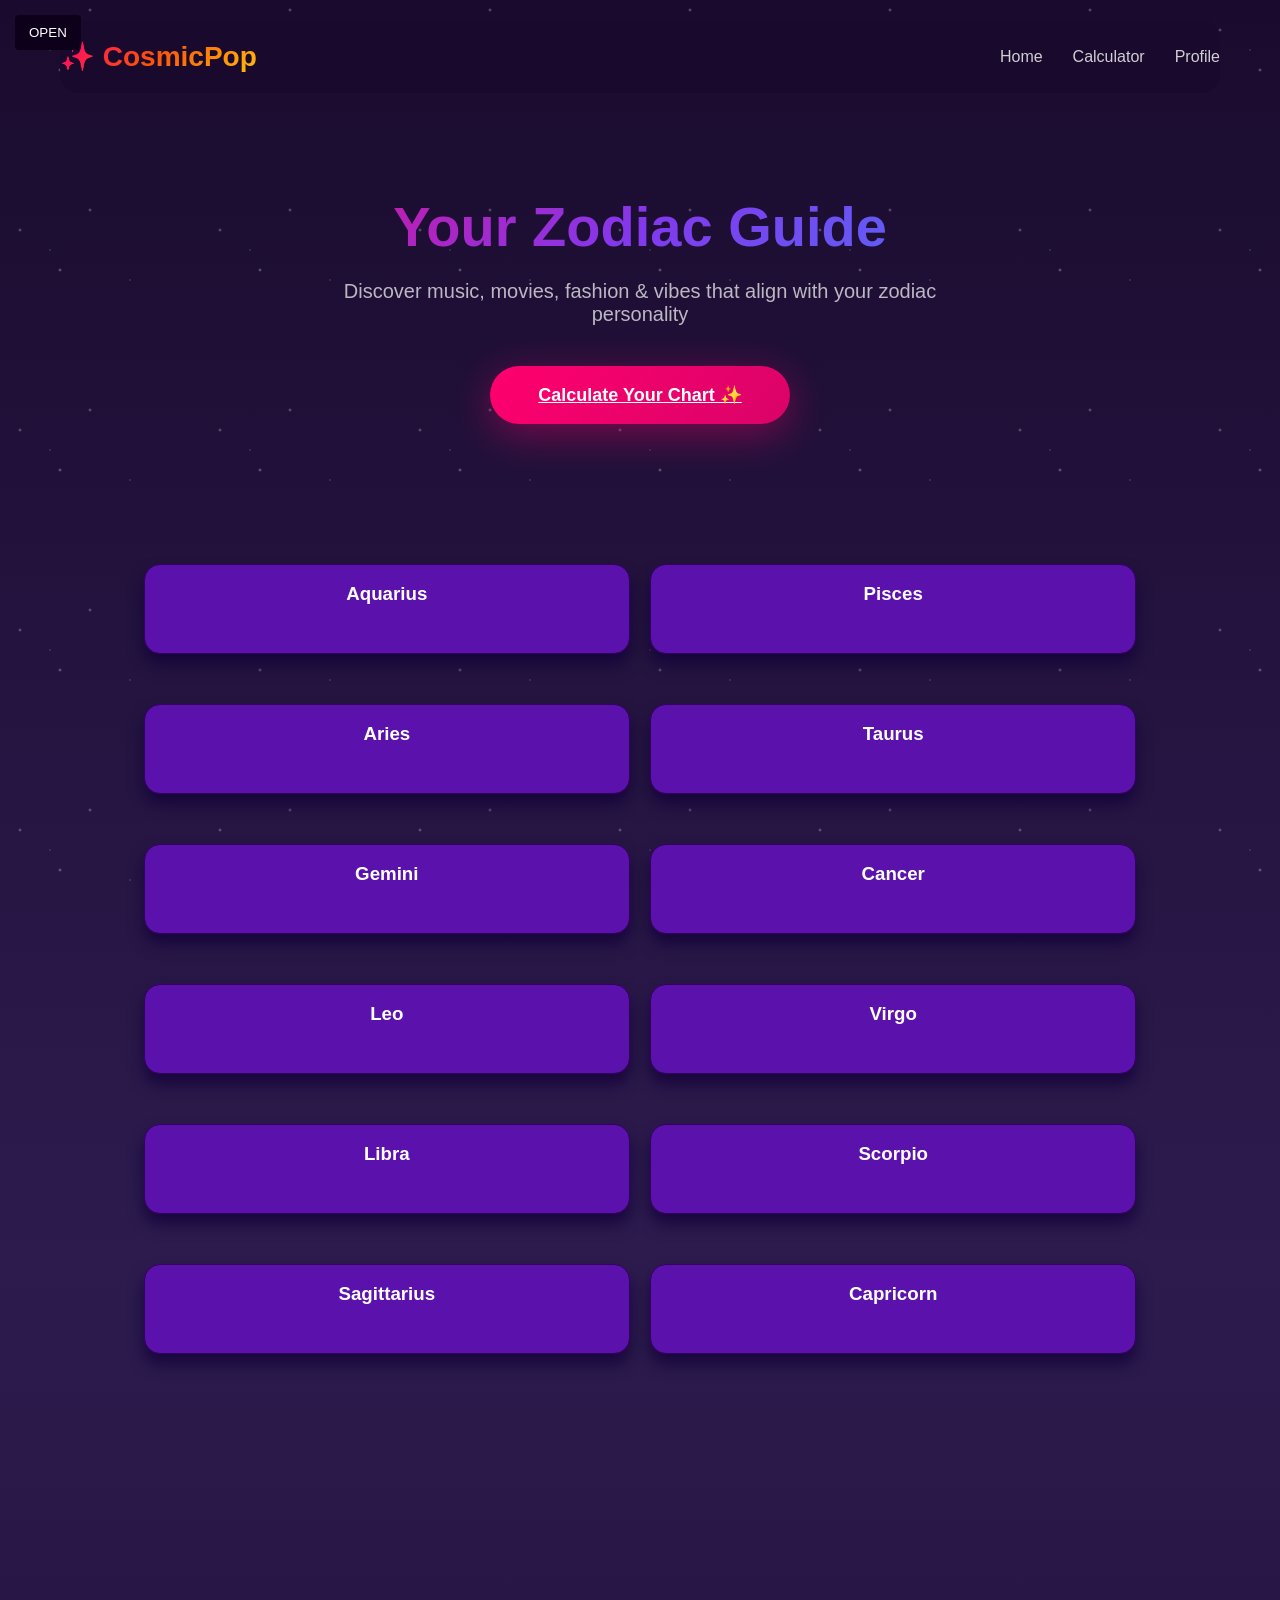
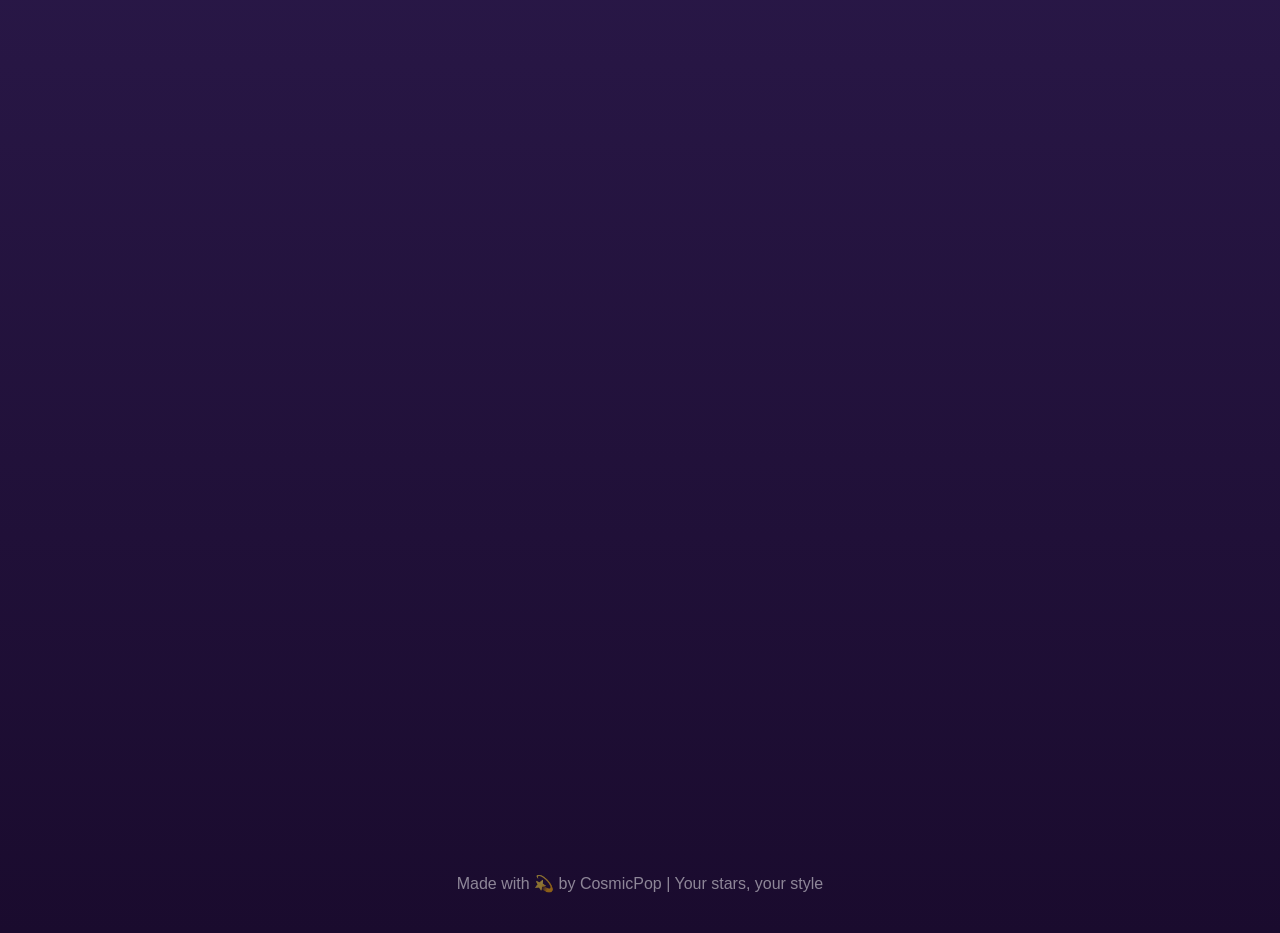
==== Project teams/index.html @ 4e308833 "Deleted AI files I deleted Calendar Learn Calculator" ====
<!DOCTYPE html>
<html lang="en">
<head>
    <meta charset="UTF-8">
    <meta name="viewport" content="width=device-width, initial-scale=1.0">
    <title>CosmicPop - Your Zodiac Pop Culture Guide</title>
    <link rel="stylesheet" href="styles.css">
    <link rel="stylesheet" href="sidebar.css">
</head>
<body>
    <div class="container">
        <!-- Navigation -->
        <nav>
            <div class="logo">✨ CosmicPop</div>
            <ul class="nav-links">
                <li><a href="index.html">Home</a></li>
                <li><a href="calculator2.html">Calculator</a></li>
                <li><a href="profile.html">Profile</a></li>
            </ul>
        </nav>

        <!-- Hero Section -->
        <section class="hero">
            <h1>Your Zodiac Guide</h1>
            <p>Discover music, movies, fashion & vibes that align with your zodiac personality</p>
            <a href="calculator.html" class="btn-primary">Calculate Your Chart ✨</a>
        </section>
    </div>

    <div class="sidebar">
        <a href="index.html">Home</a>
        <a href="calculator2.html">Calculator</a>
        <a href="profile.html">Profile</a>
    </div>

    <button id="togglebutton" type="button" class="openbutton">OPEN</button>
    
    <div class="flex-container-index">
        <div class="flex-item">
            <h3>Aquarius</h3><br>
            <p class="popup-text"> 
                Very interesting description for wtv an Aquarius is

            </p>
        </div>
        <div class="flex-item">
            <h3>Pisces</h3> <br>
            <p class="popup-text"> THIS IS ADDITIONAL TEXT</p>
        </div>
        <div class="flex-item">
            <h3>Aries</h3> <br>
            <p class="popup-text"> THIS IS ADDITIONAL TEXT</p>
        </div>
        <div class="flex-item">
            <h3>Taurus</h3> <br>
            <p class="popup-text"> THIS IS ADDITIONAL TEXT</p>
        </div>
        <div class="flex-item">
            <h3>Gemini</h3> <br>
            <p class="popup-text"> THIS IS ADDITIONAL TEXT</p>
        </div>
        <div class="flex-item">
            <h3>Cancer</h3> <br>
            <p class="popup-text"> THIS IS ADDITIONAL TEXT</p>
        </div>
        <div class="flex-item">
            <h3>Leo</h3> <br>
            <p class="popup-text"> An Nghi is a Leo</p>
        </div>
        <div class="flex-item">
            <h3>Virgo</h3> <br>
            <p class="popup-text"> THIS IS ADDITIONAL TEXT</p>
        </div>
        <div class="flex-item">
            <h3>Libra</h3> <br>
            <p class="popup-text"> THIS IS ADDITIONAL TEXT</p>
        </div>
        <div class="flex-item">
            <h3>Scorpio</h3> <br>
            <p class="popup-text"> THIS IS ADDITIONAL TEXT</p>
        </div>
        <div class="flex-item">
            <h3>Sagittarius</h3> <br>
            <p class="popup-text"> THIS IS ADDITIONAL TEXT</p>
        </div>
        <div class="flex-item">
            <h3>Capricorn</h3> <br>
            <p class="popup-text"> THIS IS ADDITIONAL TEXT</p>
        </div>
    </div>


    <div class="content">
    </div>

    <footer>
        <p>Made with 💫 by CosmicPop | Your stars, your style</p>
    </footer>
<script src="javascript.js"></script>
</body>
</html>
---- Project teams/styles.css ----
/* CosmicPop Stylesheet */
* {
    margin: 0;
    padding: 0;
    box-sizing: border-box;
}

html {
    scroll-behavior: smooth;
}

body {
    font-family: -apple-system, BlinkMacSystemFont, 'Segoe UI', 'Roboto', sans-serif;
    background: linear-gradient(180deg, #1a0b2e 0%, #2d1b4e 50%, #1a0b2e 100%);
    color: #ffffff;
    min-height: 100vh;
    overflow-x: hidden;
}

/* Animated background stars */
body::before {
    content: '';
    position: fixed;
    width: 100%;
    height: 100%;
    background-image: 
        radial-gradient(2px 2px at 20px 30px, #eee, transparent),
        radial-gradient(2px 2px at 60px 70px, #fff, transparent),
        radial-gradient(1px 1px at 50px 50px, #ddd, transparent),
        radial-gradient(1px 1px at 130px 80px, #fff, transparent),
        radial-gradient(2px 2px at 90px 10px, #eee, transparent);
    background-repeat: repeat;
    background-size: 200px 200px;
    opacity: 0.4;
    animation: stars 20s linear infinite;
    z-index: 0;
}

@keyframes stars {
    from { transform: translateY(0); }
    to { transform: translateY(-200px); }
}

/* ----------------------------------An Nghi Modifications-------------------------------------*/

/* Container */
.container {
    position: relative;
    z-index: 1;
    max-width: 1200px;
    margin: 0 auto;
    padding: 20px;
}

/* Header/Nav */
nav {
    display: flex;
    justify-content: space-between;
    align-items: center;
    padding: 20px 0;
    margin-bottom: 40px;
    position: sticky;
    top: 0;
    background: rgba(26, 11, 46, 0.9);
    backdrop-filter: blur(10px);
    z-index: 100;
    border-radius: 20px;
}

/* Page Content */
div.content {
    margin-left: 200px;
    padding: 1px 16px;
    height: 1000px;
}

/* FLEX BOX INDEX PAGE*/
.flex-container-index {
  display: flex; 
  flex-wrap: wrap; 
  row-gap: 50px;
  column-gap: 20px;
  justify-content: center;
}

.flex-item {
  flex: 0 0 38%; 
  box-sizing: border-box;
  padding: 18px;
  min-height: 90px;
  overflow: hidden;
  position: relative;

  background-color: #5b12ad;
  text-align: center;
  border: 1px solid #350060;
  border-radius: 16px;
  box-shadow: 0 10px 15px rgba(19, 1, 58, 0.8);

  will-change: flex-basis, padding, min-height, box-shadow;

  transition: 
    flex-basis 0.4s ease-in-out, 
    padding 0.4s ease-in-out,
    min-height 0.4s ease-in-out,
    box-shadow 0.4s ease-in-out;
}

.flex-item:hover{
    flex-basis: 44%;
    padding: 40px;
    min-height: 180px;
    z-index: 5;

    box-shadow: 2px 18px 35px rgba(130, 50, 205, 0.55);
}

.flex-item h3{
    transition: transform 1s ease-in-out;
}

.flex-item:hover h3{
    transform: scale(1.2);
}

.popup-text{
    opacity: 0;
    transform: translateY(10px);

    max-height: 0;
    overflow: hidden;

    transition: 
        opacity 0.3s ease, 
        transform 0.3s ease, 
        max-height 0.3s ease;
}

.flex-item:hover .popup-text{
    opacity: 1;
    max-height: 500px;

    transform: translateY(0);
    transition-delay: 0.15s;
}

.popup-image{
    opacity: 0;
    transform: translateY(10px);
    align-items: center;

    max-height: 0;
    overflow: hidden;

    transition: 
        opacity 0.3s ease, 
        transform 2s ease, 
        max-height 0.5s ease;
}

.flex-item:hover .popup-image{
    opacity: 1;
    max-height: 500px;
    align-items: center;

    transform: translateY(0);
    transition-delay: 0.3s;
}


/*----------------------------End An Nghi Modifications--------------------------------------*/

.logo {
    font-size: 28px;
    font-weight: 700;
    background: linear-gradient(135deg, #ff006e, #fb5607, #ffbe0b);
    -webkit-background-clip: text;
    -webkit-text-fill-color: transparent;
    background-clip: text;
}

.nav-links {
    display: flex;
    gap: 30px;
    list-style: none;
}

.nav-links a {
    color: rgba(255, 255, 255, 0.8);
    text-decoration: none;
    font-weight: 500;
    transition: all 0.3s;
}

.nav-links a:hover {
    color: #ff006e;
}

/* Hero Section */
.hero {
    text-align: center;
    padding: 60px 20px;
    margin-bottom: 60px;
}

.hero h1 {
    font-size: 56px;
    font-weight: 800;
    margin-bottom: 20px;
    background: linear-gradient(135deg, #ff006e, #8338ec, #3a86ff);
    -webkit-background-clip: text;
    -webkit-text-fill-color: transparent;
    background-clip: text;
    line-height: 1.2;
}

.hero p {
    font-size: 20px;
    color: rgba(255, 255, 255, 0.7);
    margin-bottom: 40px;
    max-width: 600px;
    margin-left: auto;
    margin-right: auto;
}

/* Buttons */
.btn-primary {
    background: linear-gradient(135deg, #ff006e, #d90368);
    color: white;
    border: none;
    padding: 18px 48px;
    font-size: 18px;
    font-weight: 600;
    border-radius: 50px;
    cursor: pointer;
    box-shadow: 0 10px 40px rgba(255, 0, 110, 0.4);
    transition: all 0.3s;
    display: inline-block;
}

.btn-primary:hover {
    transform: translateY(-3px);
    box-shadow: 0 15px 50px rgba(255, 0, 110, 0.6);
}

/* Section styling */
.section {
    background: rgba(255, 255, 255, 0.05);
    backdrop-filter: blur(10px);
    border-radius: 30px;
    padding: 50px;
    margin-bottom: 60px;
    border: 1px solid rgba(255, 255, 255, 0.1);
    box-shadow: 0 20px 60px rgba(0, 0, 0, 0.3);
}

.section h2 {
    text-align: center;
    font-size: 36px;
    margin-bottom: 40px;
    color: #ff006e;
}

/* Calculator Section */
.form-grid {
    display: grid;
    grid-template-columns: repeat(auto-fit, minmax(250px, 1fr));
    gap: 30px;
    margin-bottom: 40px;
}

.form-group {
    display: flex;
    flex-direction: column;
}

.form-group label {
    font-size: 14px;
    font-weight: 600;
    margin-bottom: 10px;
    color: rgba(255, 255, 255, 0.8);
    text-transform: uppercase;
    letter-spacing: 1px;
}

.form-group input {
    background: rgba(255, 255, 255, 0.1);
    border: 2px solid rgba(255, 255, 255, 0.2);
    border-radius: 15px;
    padding: 15px;
    color: white;
    font-size: 16px;
    transition: all 0.3s;
}

.form-group input:focus {
    outline: none;
    border-color: #ff006e;
    background: rgba(255, 255, 255, 0.15);
    box-shadow: 0 0 20px rgba(255, 0, 110, 0.3);
}

.btn-calculate {
    display: block;
    width: 100%;
    max-width: 400px;
    margin: 0 auto;
}

/* Results Section */
.results-section {
    display: none;
    margin-top: 60px;
}

.results-section.active {
    display: block;
}

.chart-wheel {
    position: relative;
    width: 300px;
    height: 300px;
    margin: 0 auto 60px;
    border-radius: 50%;
    background: linear-gradient(135deg, rgba(255, 0, 110, 0.2), rgba(131, 56, 236, 0.2));
    border: 3px solid #ff006e;
    box-shadow: 0 0 60px rgba(255, 0, 110, 0.4), inset 0 0 40px rgba(255, 0, 110, 0.2);
    display: flex;
    align-items: center;
    justify-content: center;
    animation: glow 3s ease-in-out infinite;
}

@keyframes glow {
    0%, 100% { box-shadow: 0 0 60px rgba(255, 0, 110, 0.4), inset 0 0 40px rgba(255, 0, 110, 0.2); }
    50% { box-shadow: 0 0 80px rgba(255, 0, 110, 0.6), inset 0 0 60px rgba(255, 0, 110, 0.3); }
}

.chart-center {
    text-align: center;
}

.chart-center h3 {
    font-size: 24px;
    color: #ff006e;
    margin-bottom: 10px;
}

.signs-grid {
    display: grid;
    grid-template-columns: repeat(auto-fit, minmax(250px, 1fr));
    gap: 25px;
    margin-bottom: 50px;
}

.sign-card {
    background: rgba(255, 255, 255, 0.05);
    backdrop-filter: blur(10px);
    border-radius: 20px;
    padding: 30px;
    border: 1px solid rgba(255, 255, 255, 0.1);
    transition: all 0.3s;
    text-align: center;
}

.sign-card:hover {
    transform: translateY(-5px);
    border-color: #ff006e;
    box-shadow: 0 10px 40px rgba(255, 0, 110, 0.3);
}

.sign-icon {
    font-size: 48px;
    margin-bottom: 15px;
}

.sign-card h3 {
    font-size: 16px;
    color: rgba(255, 255, 255, 0.6);
    text-transform: uppercase;
    letter-spacing: 2px;
    margin-bottom: 10px;
}

.sign-card .sign-name {
    font-size: 28px;
    font-weight: 700;
    color: #ff006e;
    margin-bottom: 10px;
}

.sign-card .sign-date {
    font-size: 14px;
    color: rgba(255, 255, 255, 0.5);
}

/* Recommendations Section */
.recommendations-section {
    margin-top: 60px;
}

.recommendations-section h2 {
    text-align: center;
    font-size: 36px;
    margin-bottom: 20px;
    color: #ff006e;
}

.recommendations-section > p {
    text-align: center;
    color: rgba(255, 255, 255, 0.7);
    margin-bottom: 40px;
}

.category-tabs {
    display: flex;
    justify-content: center;
    gap: 15px;
    flex-wrap: wrap;
    margin-bottom: 40px;
}

.tab-btn {
    background: rgba(255, 255, 255, 0.1);
    border: 2px solid rgba(255, 255, 255, 0.2);
    color: white;
    padding: 12px 30px;
    border-radius: 50px;
    cursor: pointer;
    font-weight: 600;
    transition: all 0.3s;
}

.tab-btn.active,
.tab-btn:hover {
    background: linear-gradient(135deg, #ff006e, #d90368);
    border-color: #ff006e;
    box-shadow: 0 5px 20px rgba(255, 0, 110, 0.4);
}

.recommendations-grid {
    display: grid;
    grid-template-columns: repeat(auto-fit, minmax(280px, 1fr));
    gap: 25px;
}

.rec-card {
    background: rgba(255, 255, 255, 0.05);
    backdrop-filter: blur(10px);
    border-radius: 20px;
    padding: 25px;
    border: 1px solid rgba(255, 255, 255, 0.1);
    transition: all 0.3s;
}

.rec-card:hover {
    transform: translateY(-5px);
    border-color: #ff006e;
    box-shadow: 0 10px 40px rgba(255, 0, 110, 0.3);
}

.rec-icon {
    font-size: 40px;
    margin-bottom: 15px;
}

.rec-card h4 {
    font-size: 20px;
    margin-bottom: 10px;
    color: #ff006e;
}

.rec-card p {
    color: rgba(255, 255, 255, 0.7);
    line-height: 1.6;
    margin-bottom: 15px;
}

.rec-list {
    list-style: none;
    padding: 0;
}

.rec-list li {
    padding: 8px 0;
    color: rgba(255, 255, 255, 0.8);
    border-bottom: 1px solid rgba(255, 255, 255, 0.1);
}

.rec-list li:last-child {
    border-bottom: none;
}

/* Astrology 101 styles */
.placements-grid {
    display: grid;
    grid-template-columns: repeat(auto-fit, minmax(250px, 1fr));
    gap: 25px;
    margin-bottom: 40px;
}

.placement-card {
    background: rgba(255, 255, 255, 0.05);
    border: 1px solid rgba(255, 255, 255, 0.1);
    border-radius: 20px;
    padding: 30px;
    transition: all 0.3s;
    text-align: center;
}

.placement-card:hover {
    transform: translateY(-5px);
    border-color: #ff006e;
    box-shadow: 0 10px 40px rgba(255, 0, 110, 0.3);
}

.placement-icon {
    font-size: 48px;
    margin-bottom: 15px;
}

.placement-card h3 {
    font-size: 24px;
    color: #ff006e;
    margin-bottom: 15px;
}

.placement-card p {
    color: rgba(255, 255, 255, 0.8);
    line-height: 1.6;
    margin-bottom: 15px;
}

.placement-tag {
    display: inline-block;
    background: rgba(255, 0, 110, 0.2);
    padding: 5px 15px;
    border-radius: 20px;
    font-size: 12px;
    color: #ff006e;
    font-weight: 600;
    text-transform: uppercase;
}

.zodiac-grid {
    display: grid;
    grid-template-columns: repeat(auto-fit, minmax(280px, 1fr));
    gap: 25px;
}

.zodiac-card {
    background: rgba(255, 255, 255, 0.05);
    border: 1px solid rgba(255, 255, 255, 0.1);
    border-radius: 20px;
    padding: 30px;
    transition: all 0.3s;
}

.zodiac-card:hover {
    transform: translateY(-5px);
    border-color: #ff006e;
    box-shadow: 0 10px 40px rgba(255, 0, 110, 0.3);
}

.zodiac-header {
    display: flex;
    align-items: center;
    gap: 15px;
    margin-bottom: 20px;
}

.zodiac-emoji {
    font-size: 40px;
}

.zodiac-info h3 {
    font-size: 24px;
    color: #ff006e;
    margin-bottom: 5px;
}

.zodiac-dates {
    font-size: 14px;
    color: rgba(255, 255, 255, 0.6);
}

.zodiac-traits {
    color: rgba(255, 255, 255, 0.8);
    line-height: 1.6;
    margin-bottom: 15px;
}

.element-badge {
    display: inline-block;
    padding: 5px 12px;
    border-radius: 15px;
    font-size: 12px;
    font-weight: 600;
    margin-right: 8px;
}

.fire { background: rgba(255, 107, 0, 0.3); color: #ff6b00; }
.earth { background: rgba(76, 175, 80, 0.3); color: #4caf50; }
.air { background: rgba(33, 150, 243, 0.3); color: #2196f3; }
.water { background: rgba(156, 39, 176, 0.3); color: #9c27b0; }

/* Calendar styles */
.moon-phases {
    display: grid;
    grid-template-columns: repeat(auto-fit, minmax(200px, 1fr));
    gap: 20px;
    margin-bottom: 30px;
}

.moon-card {
    background: rgba(255, 255, 255, 0.05);
    border: 1px solid rgba(255, 255, 255, 0.1);
    border-radius: 20px;
    padding: 25px;
    text-align: center;
    transition: all 0.3s;
}

.moon-card:hover {
    transform: translateY(-5px);
    border-color: #ff006e;
    box-shadow: 0 10px 40px rgba(255, 0, 110, 0.3);
}

.moon-icon {
    font-size: 50px;
    margin-bottom: 15px;
    filter: drop-shadow(0 0 10px rgba(255, 255, 255, 0.5));
}

.moon-card h3 {
    font-size: 18px;
    color: #ff006e;
    margin-bottom: 10px;
}

.moon-date {
    font-size: 16px;
    color: rgba(255, 255, 255, 0.8);
    margin-bottom: 10px;
    font-weight: 600;
}

.moon-sign {
    font-size: 14px;
    color: rgba(255, 255, 255, 0.6);
}

.mercury-alert {
    background: linear-gradient(135deg, rgba(255, 0, 110, 0.2), rgba(131, 56, 236, 0.2));
    border: 2px solid #ff006e;
    border-radius: 20px;
    padding: 30px;
    text-align: center;
    margin-bottom: 30px;
}

.mercury-alert h3 {
    font-size: 28px;
    color: #ff006e;
    margin-bottom: 15px;
}

.mercury-alert p {
    font-size: 16px;
    color: rgba(255, 255, 255, 0.8);
    line-height: 1.6;
}

.timeline {
    position: relative;
    padding: 20px 0;
}

.timeline-item {
    background: rgba(255, 255, 255, 0.05);
    border: 1px solid rgba(255, 255, 255, 0.1);
    border-radius: 20px;
    padding: 25px;
    margin-bottom: 20px;
    position: relative;
    transition: all 0.3s;
}

.timeline-item:hover {
    border-color: #ff006e;
    box-shadow: 0 5px 20px rgba(255, 0, 110, 0.3);
}

.timeline-date {
    display: inline-block;
    background: #ff006e;
    padding: 8px 20px;
    border-radius: 20px;
    font-weight: 600;
    font-size: 14px;
    margin-bottom: 15px;
}

.timeline-content h4 {
    font-size: 20px;
    color: #ff006e;
    margin-bottom: 10px;
}

.timeline-content p {
    color: rgba(255, 255, 255, 0.8);
    line-height: 1.6;
}

.pop-culture-releases {
    display: grid;
    grid-template-columns: repeat(auto-fit, minmax(300px, 1fr));
    gap: 25px;
}

.release-card {
    background: rgba(255, 255, 255, 0.05);
    border: 1px solid rgba(255, 255, 255, 0.1);
    border-radius: 20px;
    padding: 25px;
    transition: all 0.3s;
}

.release-card:hover {
    transform: translateY(-5px);
    border-color: #ff006e;
    box-shadow: 0 10px 40px rgba(255, 0, 110, 0.3);
}

.release-icon {
    font-size: 40px;
    margin-bottom: 15px;
}

.release-card h4 {
    font-size: 20px;
    color: #ff006e;
    margin-bottom: 10px;
}

.release-card .date {
    font-size: 14px;
    color: rgba(255, 255, 255, 0.6);
    margin-bottom: 10px;
}

.release-card p {
    color: rgba(255, 255, 255, 0.8);
    line-height: 1.6;
}

.sign-badge {
    display: inline-block;
    background: rgba(255, 0, 110, 0.2);
    padding: 4px 12px;
    border-radius: 15px;
    font-size: 12px;
    color: #ff006e;
    font-weight: 600;
    margin-top: 10px;
    margin-right: 5px;
}

/* Footer */
footer {
    text-align: center;
    padding: 40px 20px;
    margin-top: 80px;
    color: rgba(255, 255, 255, 0.5);
}

/* Responsive */
@media (max-width: 768px) {
    .hero h1 {
        font-size: 36px;
    }

    .section {
        padding: 30px 20px;
    }

    .nav-links {
        display: none;
    }

    .chart-wheel {
        width: 250px;
        height: 250px;
    }
}
---- Project teams/sidebar.css ----
/* Sidebar Menu*/
.sidebar {
    margin: 0;
    height: 100%;
    padding: 0;
    width: 0px;
    height: 100%;
    position: fixed;
    padding-top: 60px;

    z-index: 1000; /* makes it stay above of everything else  (: */
    top: 0; /* makes it stay at the top */
    left: 0;

    background-color: #0d001a;
    
    overflow-x: hidden;
    transition: 0.1s;
    pointer-events: none;
}

/* Side bar open */
.sidebar.open{
    width: 250px;
    pointer-events: auto;
}

/* Sidebar Links */
.sidebar a {
    display: block;
    color: white;
    padding: 16px;
    text-decoration: none;
    transition: 0.1s;
}

/* When you hover? */
.sidebar a:hover {
    color: #ffd700;
}
/*Current Links on Sidebar */
.sidebar a.active{
    background-color: brown ;
    color: orange;
}

/* When mouse on Sidebar */
.sidebar a:hover:not(.active) {
    background-color: #400080;
    color: white;
}

/* Close button */
.sidebar .closebutton {
    position: absolute;
    top: 0;
    right: 25px;
    font-size: 36px;
    margin-left: 50px;
}

/*----------------------------------------------------------------------------------*/

/* OPEN BUTTON?? */
.openbutton{
    position: fixed;
    background-color: #0d001a;
    color: white;
    border: #400080;
    border-radius: 4px;
    top: 15px;
    left: 15px;
    z-index: 10000;
    cursor: pointer;
    padding: 10px 14px
}

/* CLOSE BUTTON? */
.closebutton{
    position: fixed;
    background-color: #0d001a;
    color: white;
    border: #400080;
    border-radius: 4px;
    top: 350px;
    left: 15px;
    z-index: 9999;
    cursor: pointer;
    padding: 10px 14px
}
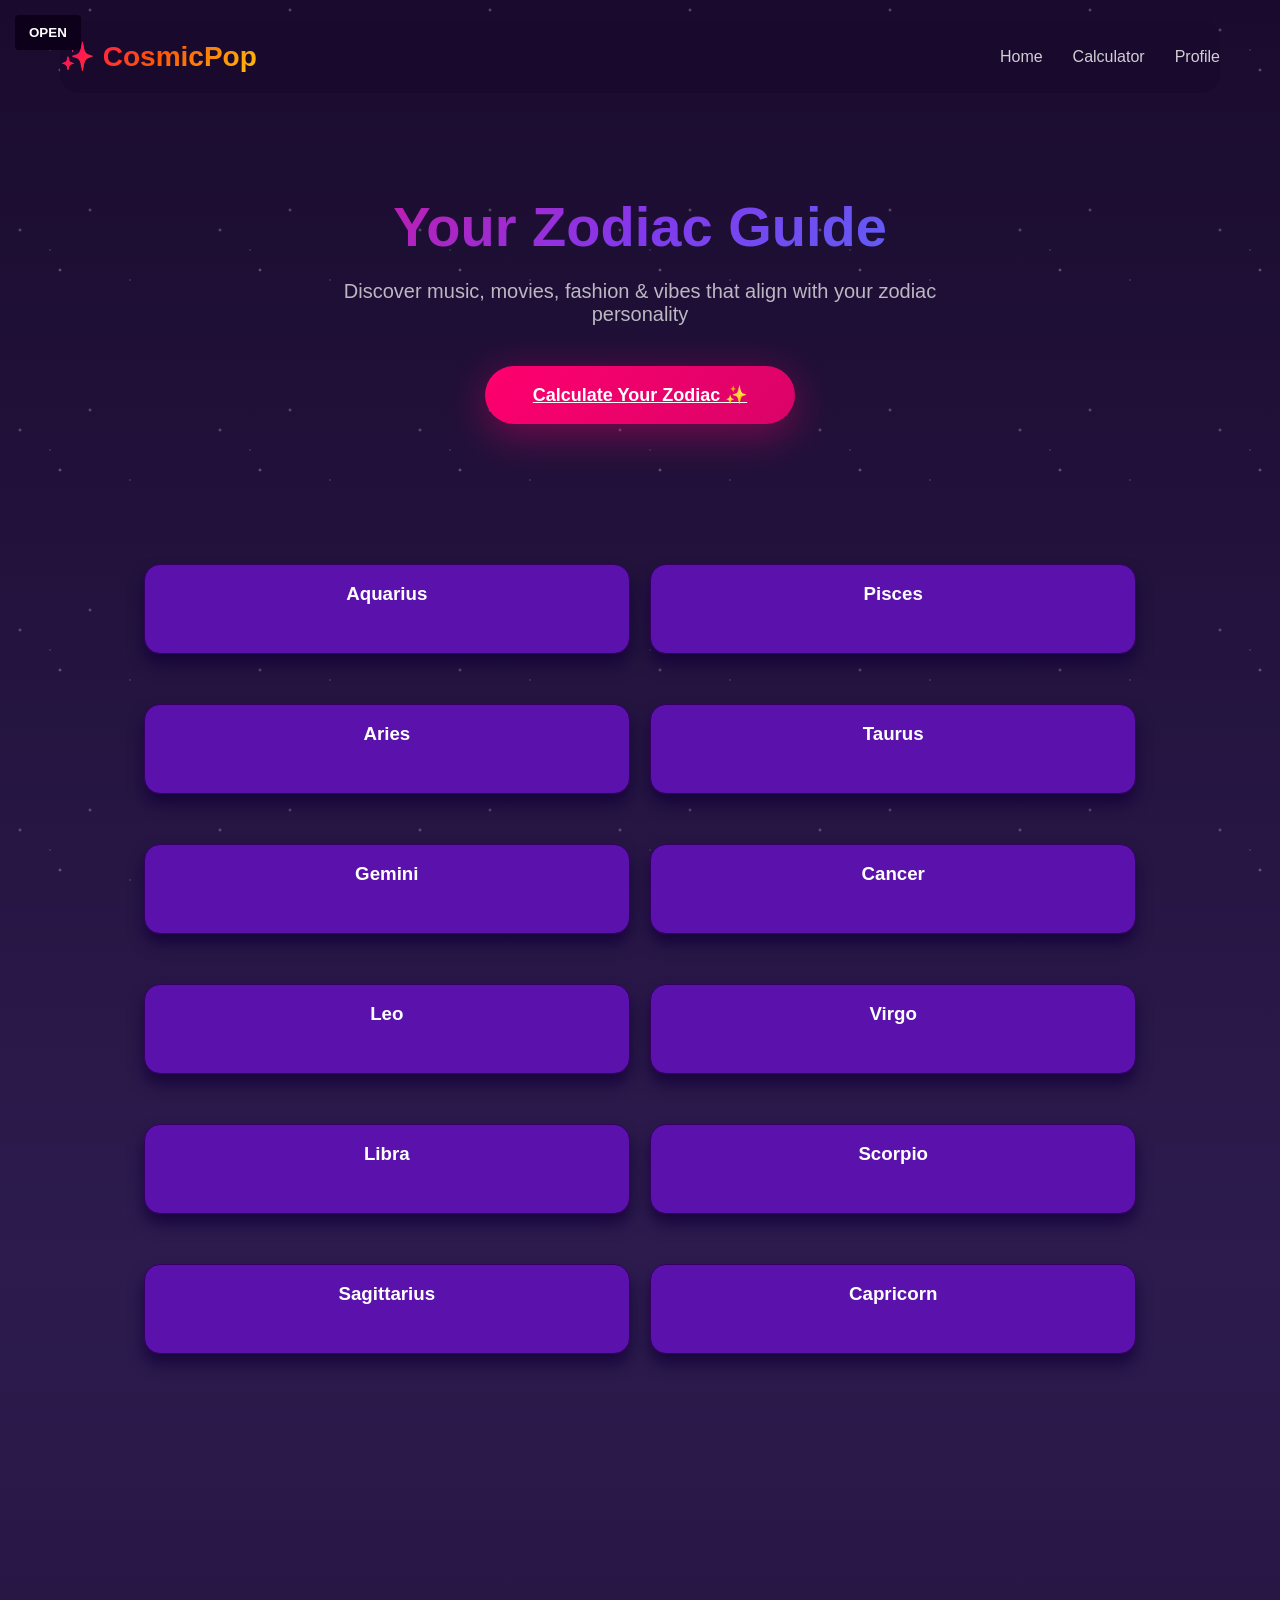
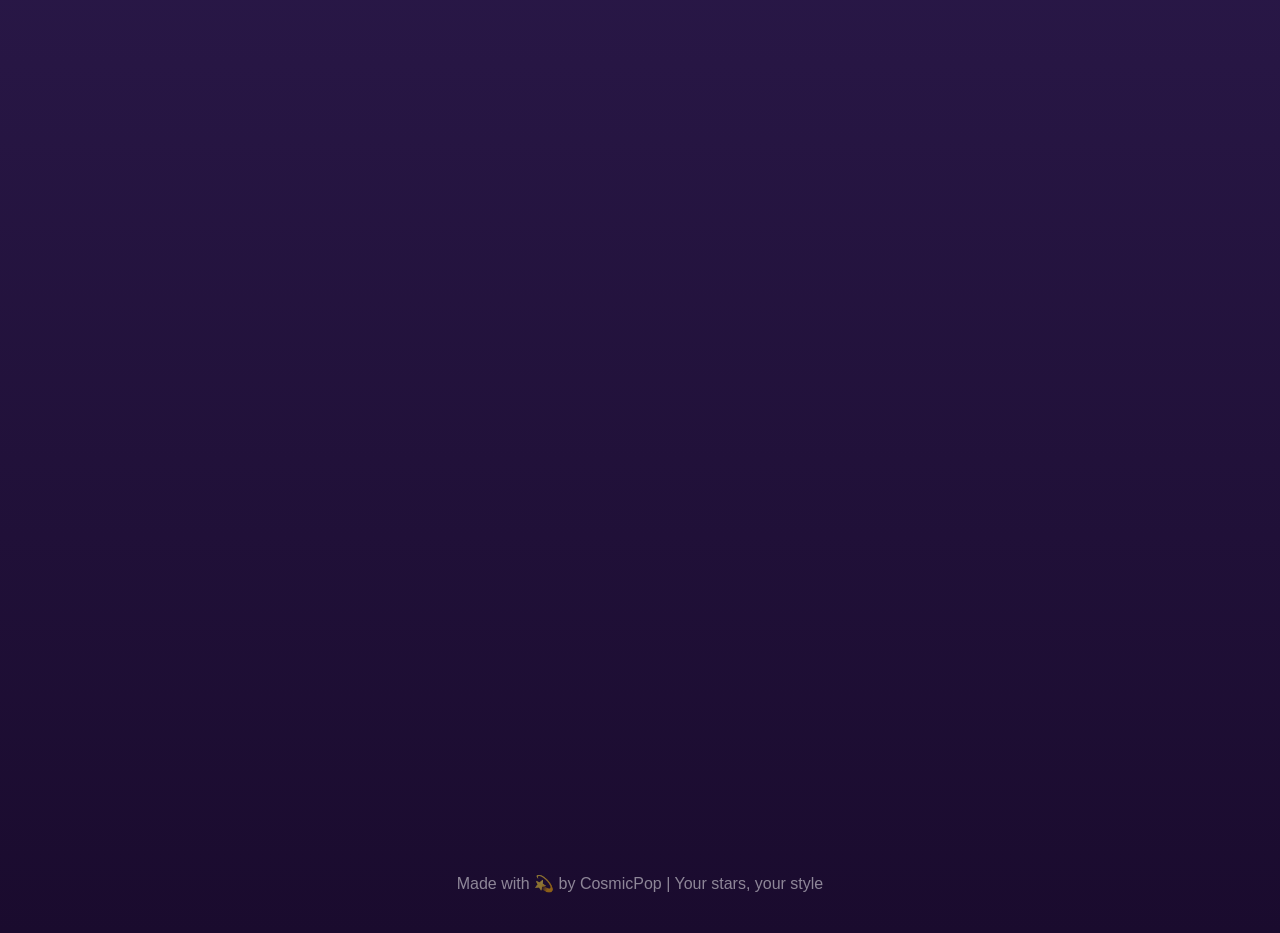
==== commit ba70eec7: "CHANGES I deleted profile 2/profile  I fixed colors for some fonts" ====
--- a/Project teams/index.html
+++ b/Project teams/index.html
@@ -23,7 +23,7 @@
         <section class="hero">
             <h1>Your Zodiac Guide</h1>
             <p>Discover music, movies, fashion & vibes that align with your zodiac personality</p>
-            <a href="calculator.html" class="btn-primary">Calculate Your Chart ✨</a>
+            <a href="calculator2.html" class="btn-primary">Calculate Your Zodiac ✨</a>
         </section>
     </div>
 
--- a/Project teams/sidebar.css
+++ b/Project teams/sidebar.css
@@ -87,4 +87,15 @@
     z-index: 9999;
     cursor: pointer;
     padding: 10px 14px
+}
+
+/*WORDS*/
+
+.sidebar a {
+    font-weight: 500;
+    color: whitesmoke;
+}
+
+.openbutton {
+    font-weight: 600;
 }
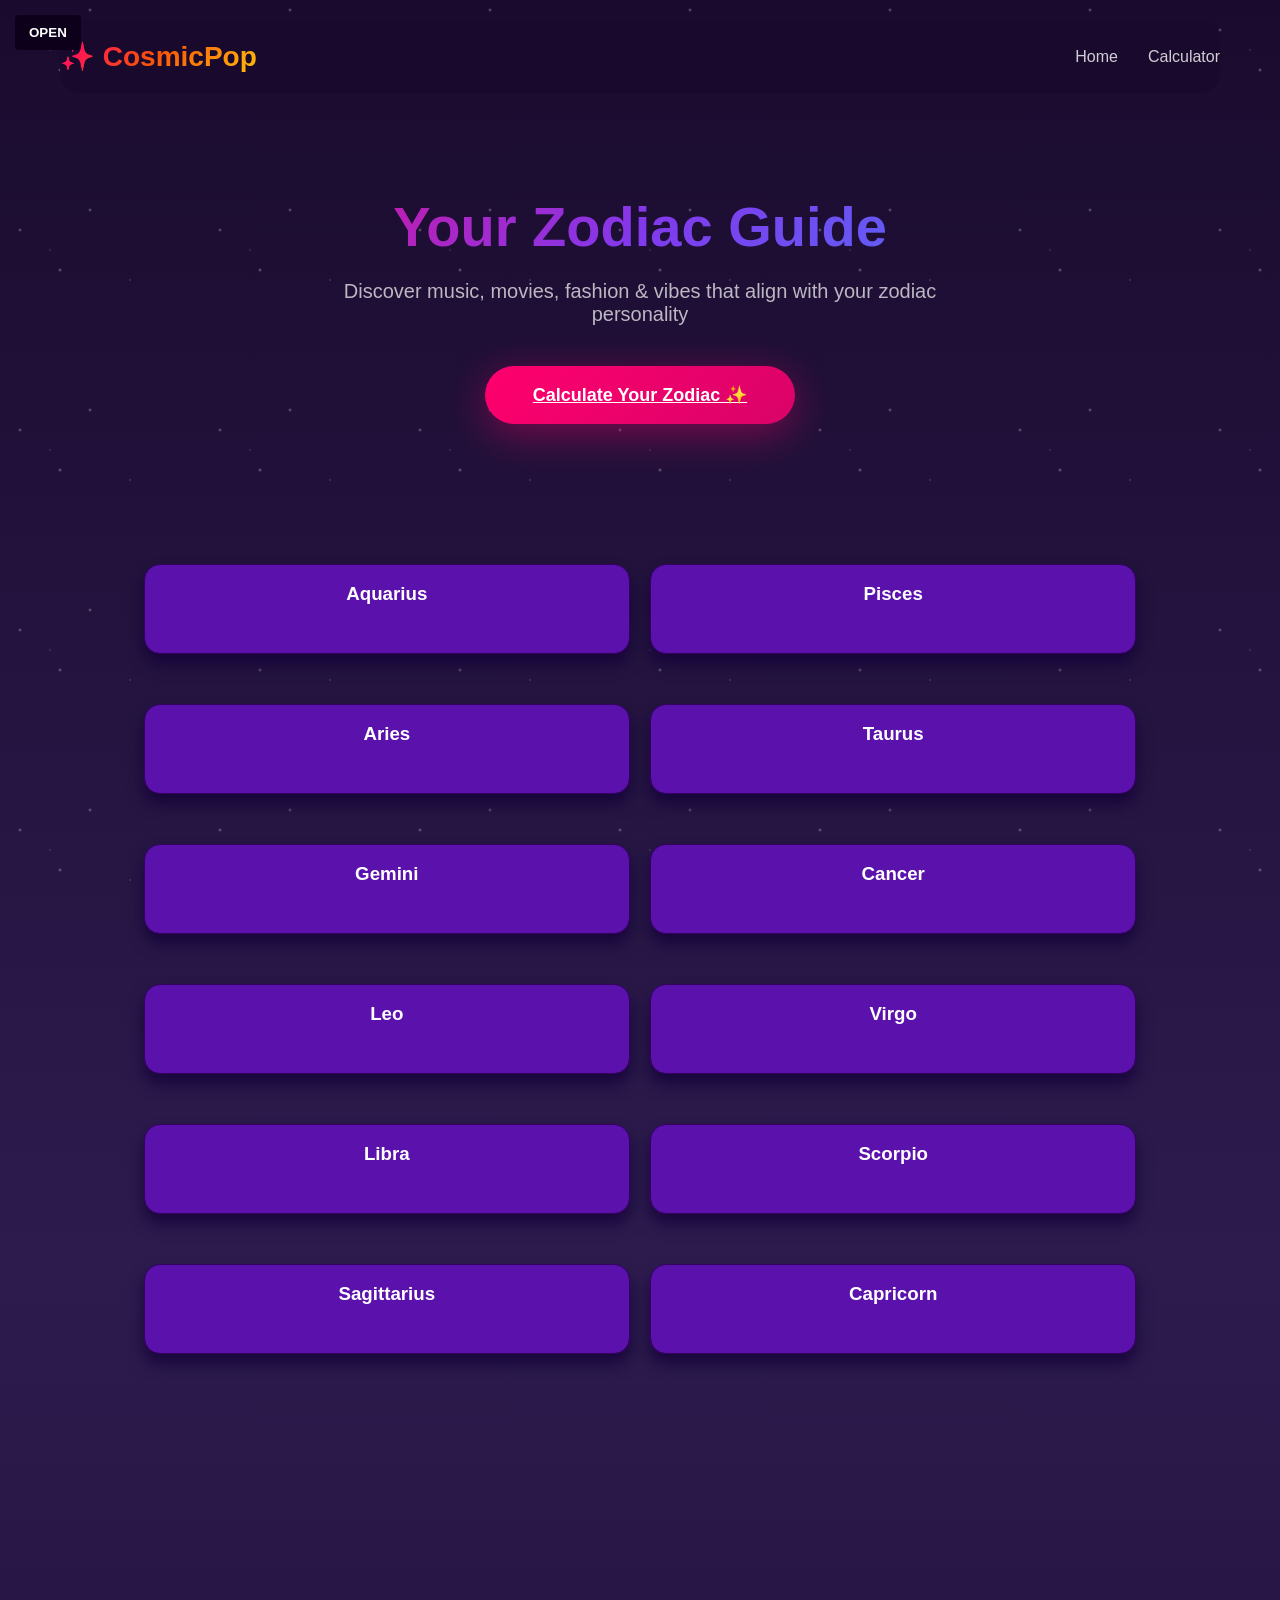
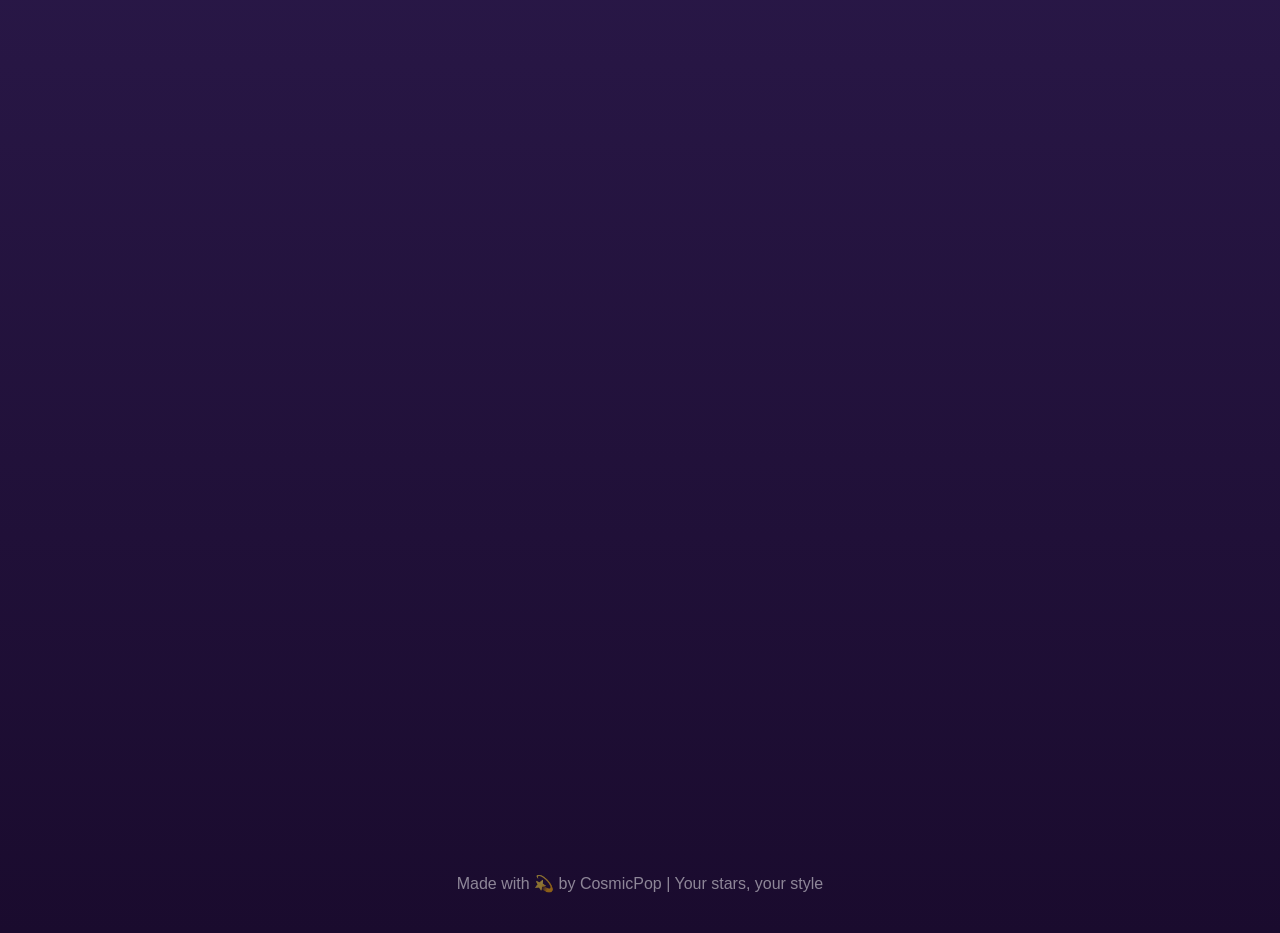
==== commit cb35c438: "Update index.html" ====
--- a/Project teams/index.html
+++ b/Project teams/index.html
@@ -15,7 +15,6 @@
             <ul class="nav-links">
                 <li><a href="index.html">Home</a></li>
                 <li><a href="calculator2.html">Calculator</a></li>
-                <li><a href="profile.html">Profile</a></li>
             </ul>
         </nav>
 
@@ -30,7 +29,6 @@
     <div class="sidebar">
         <a href="index.html">Home</a>
         <a href="calculator2.html">Calculator</a>
-        <a href="profile.html">Profile</a>
     </div>
 
     <button id="togglebutton" type="button" class="openbutton">OPEN</button>
@@ -61,7 +59,7 @@
         </div>
         <div class="flex-item">
             <h3>Cancer</h3> <br>
-            <p class="popup-text"> THIS IS ADDITIONAL TEXT</p>
+            <p class="popup-text"> Sarah is a Cancer</p>
         </div>
         <div class="flex-item">
             <h3>Leo</h3> <br>
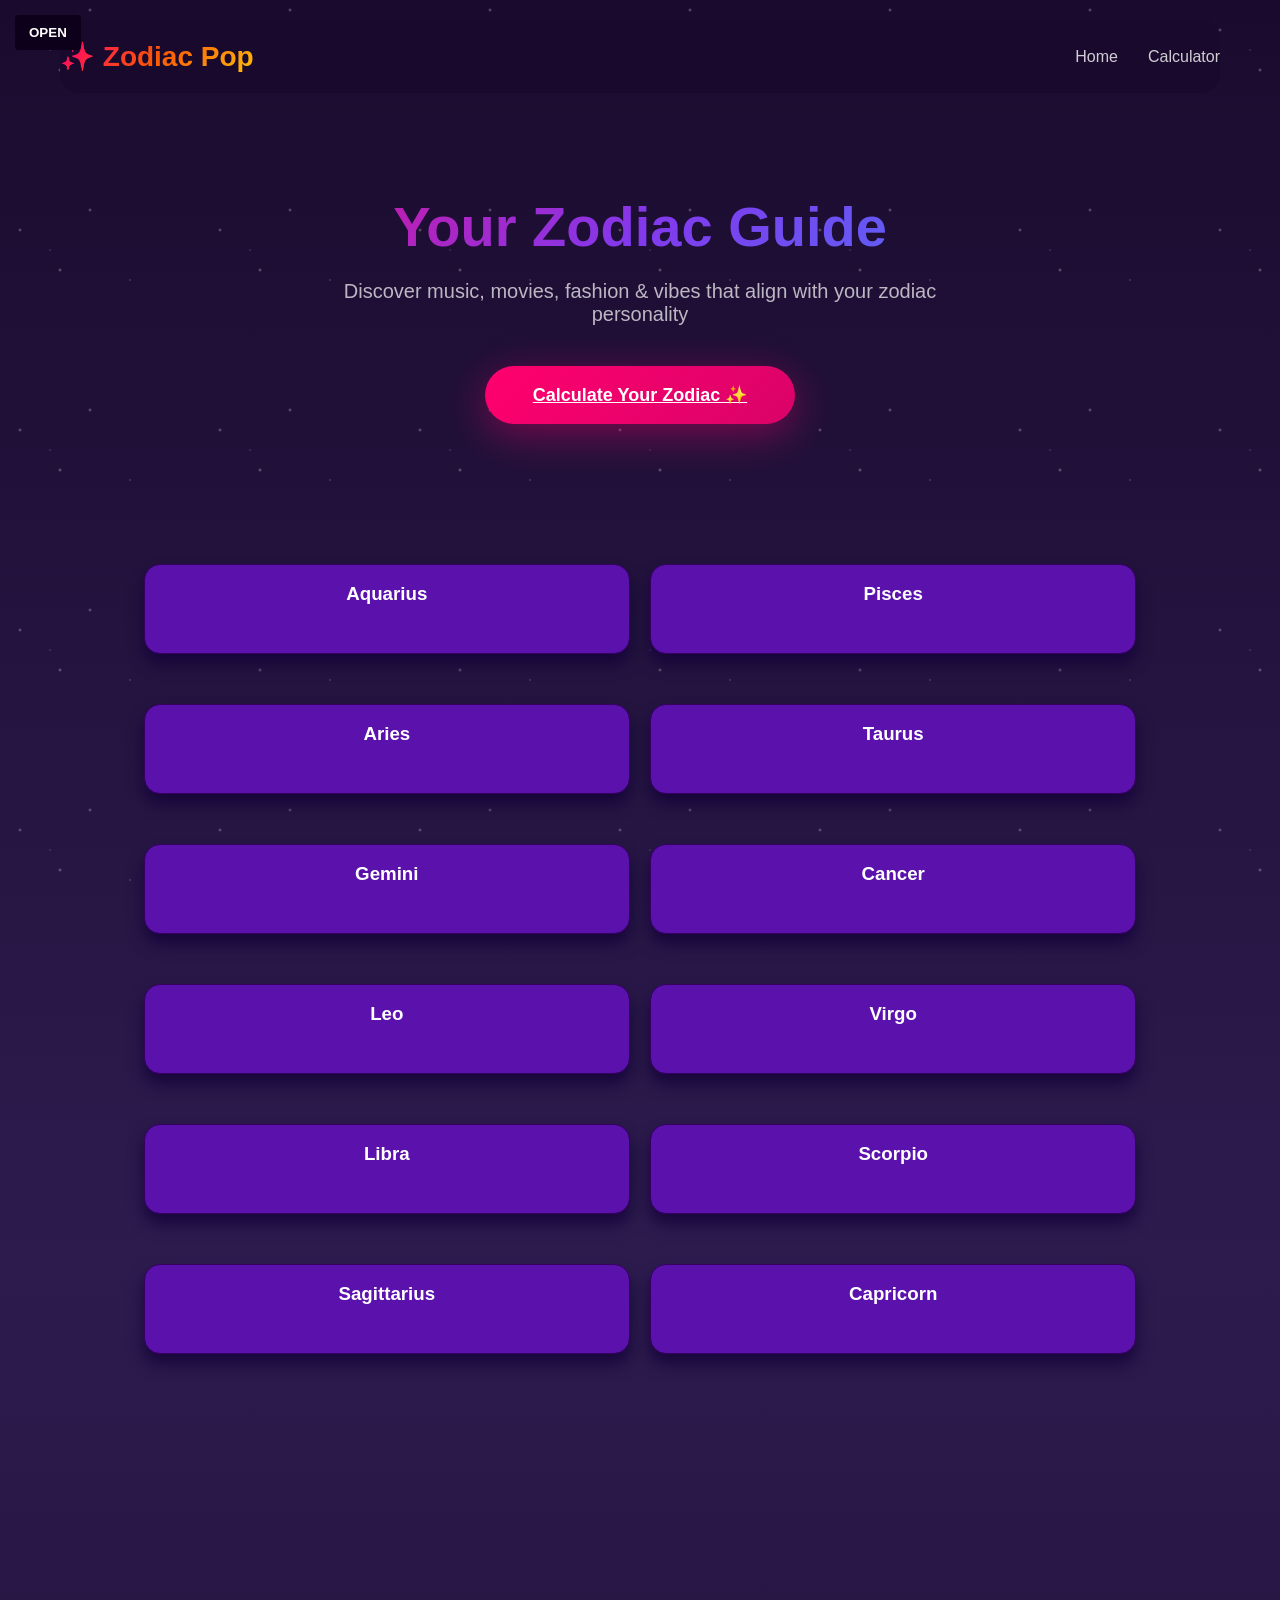
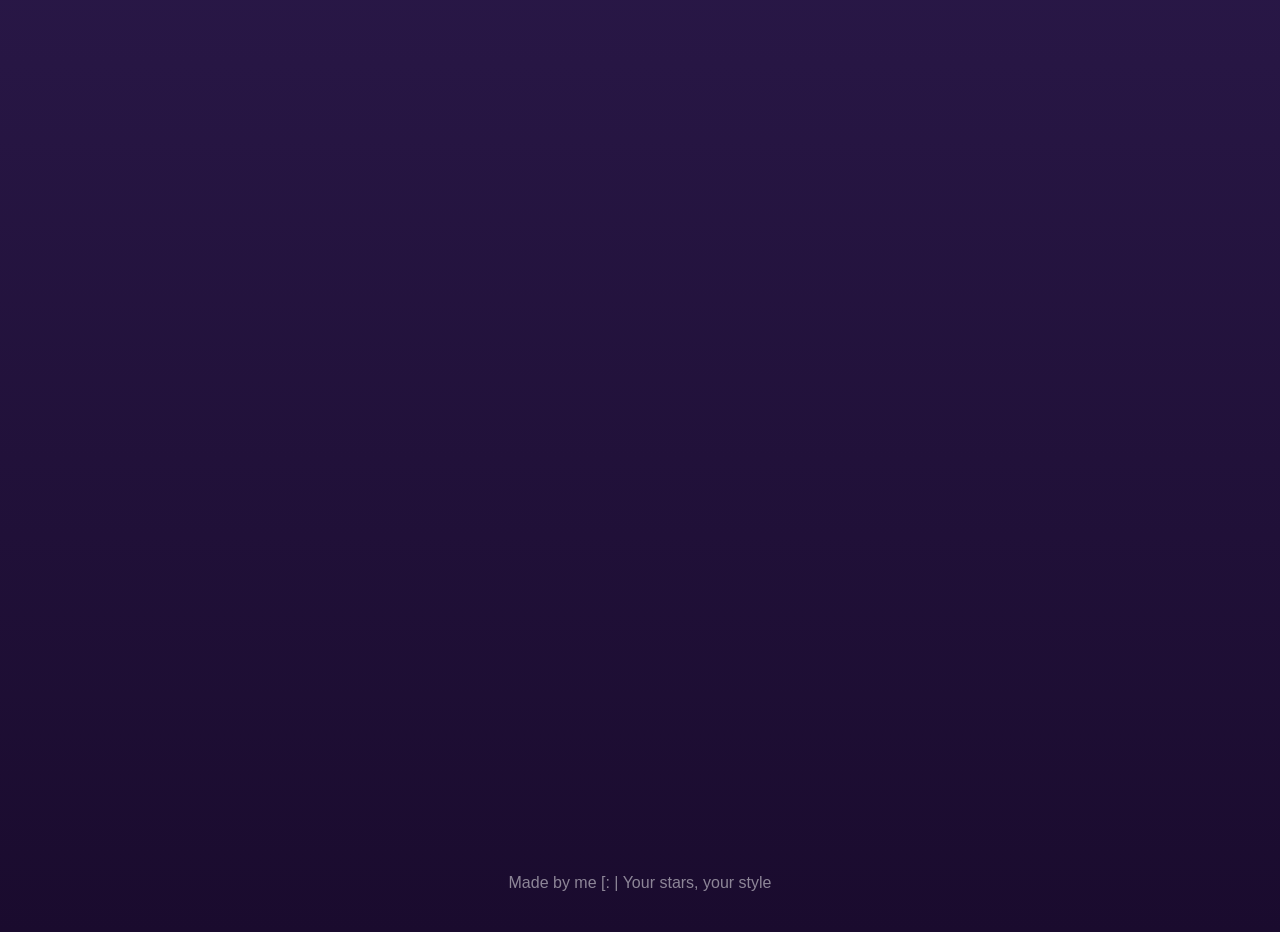
==== commit faccec83: "changed titles, made calculator button bouncy" ====
--- a/Project teams/index.html
+++ b/Project teams/index.html
@@ -3,7 +3,7 @@
 <head>
     <meta charset="UTF-8">
     <meta name="viewport" content="width=device-width, initial-scale=1.0">
-    <title>CosmicPop - Your Zodiac Pop Culture Guide</title>
+    <title>Your Zodiac Pop Culture Guide</title>
     <link rel="stylesheet" href="styles.css">
     <link rel="stylesheet" href="sidebar.css">
 </head>
@@ -11,7 +11,7 @@
     <div class="container">
         <!-- Navigation -->
         <nav>
-            <div class="logo">✨ CosmicPop</div>
+            <div class="logo">✨ Zodiac Pop</div>
             <ul class="nav-links">
                 <li><a href="index.html">Home</a></li>
                 <li><a href="calculator2.html">Calculator</a></li>
@@ -36,54 +36,75 @@
     <div class="flex-container-index">
         <div class="flex-item">
             <h3>Aquarius</h3><br>
-            <p class="popup-text"> 
-                Very interesting description for wtv an Aquarius is
-
+            <p class="popup-text">
+                Aquarius is usually ahead of whatever is currently trending. They have strong opinions and don't need anyone to agree with them. They can come across as detached but they care more than they show. They get bored easily and move on fast.
             </p>
         </div>
         <div class="flex-item">
-            <h3>Pisces</h3> <br>
-            <p class="popup-text"> THIS IS ADDITIONAL TEXT</p>
+            <h3>Pisces</h3><br>
+            <p class="popup-text">
+                Pisces picks up on the energy in a room before anything is said. They feel things deeply and take on other people's emotions without realizing it. Creative, a little all over the place, and genuinely one of the most empathetic signs.
+            </p>
         </div>
         <div class="flex-item">
-            <h3>Aries</h3> <br>
-            <p class="popup-text"> THIS IS ADDITIONAL TEXT</p>
+            <h3>Aries</h3><br>
+            <p class="popup-text">
+                Aries moves fast and figures it out on the way. They are direct, sometimes impatient, and almost always the first person to say what everyone else is thinking. They bring a lot of energy to a room and they know it.
+            </p>
         </div>
         <div class="flex-item">
-            <h3>Taurus</h3> <br>
-            <p class="popup-text"> THIS IS ADDITIONAL TEXT</p>
+            <h3>Taurus</h3><br>
+            <p class="popup-text">
+                Taurus knows what they like and they do not need to explain it. They take their time with everything and the end result is usually better for it. Reliable, a little stubborn, and genuinely good taste across the board.
+            </p>
         </div>
         <div class="flex-item">
-            <h3>Gemini</h3> <br>
-            <p class="popup-text"> THIS IS ADDITIONAL TEXT</p>
+            <h3>Gemini</h3><br>
+            <p class="popup-text">
+                Gemini is interested in everything and everyone and it is completely genuine. They change their mind a lot because they are always taking in new information. Funny, quick, and way more thoughtful than people give them credit for.
+            </p>
         </div>
         <div class="flex-item">
-            <h3>Cancer</h3> <br>
-            <p class="popup-text"> Sarah is a Cancer</p>
+            <h3>Cancer</h3><br>
+            <p class="popup-text">
+                Cancer remembers everything. The conversation, the vibe, the small details nobody else noticed. They care a lot about the people in their life and they show it in quiet ways. The person you want around when something actually goes wrong.
+            </p>
         </div>
         <div class="flex-item">
-            <h3>Leo</h3> <br>
-            <p class="popup-text"> An Nghi is a Leo</p>
+            <h3>Leo</h3><br>
+            <p class="popup-text">
+                Leo is warm, generous, and naturally draws people in. They have high standards and they apply them to themselves first. They like being recognized for the work they put in, which is fair because they actually put it in.
+            </p>
         </div>
         <div class="flex-item">
-            <h3>Virgo</h3> <br>
-            <p class="popup-text"> THIS IS ADDITIONAL TEXT</p>
+            <h3>Virgo</h3><br>
+            <p class="popup-text">
+                Virgo notices the thing that is slightly off and usually does not say anything until the right moment. They think carefully before they speak and they mean what they say. High standards, good at most things, hard on themselves about it.
+            </p>
         </div>
         <div class="flex-item">
-            <h3>Libra</h3> <br>
-            <p class="popup-text"> THIS IS ADDITIONAL TEXT</p>
+            <h3>Libra</h3><br>
+            <p class="popup-text">
+                Libra has a good eye for most things. Music, fashion, people, how a room feels. They take a long time to make decisions because they genuinely see every side. Easy to be around and better at reading a situation than most people.
+            </p>
         </div>
         <div class="flex-item">
-            <h3>Scorpio</h3> <br>
-            <p class="popup-text"> THIS IS ADDITIONAL TEXT</p>
+            <h3>Scorpio</h3><br>
+            <p class="popup-text">
+                Scorpio picks up on things most people miss and keeps it to themselves. They are selective about who they trust and fully committed once they do. They do not do surface level in anything, music, friendships, opinions, none of it.
+            </p>
         </div>
         <div class="flex-item">
-            <h3>Sagittarius</h3> <br>
-            <p class="popup-text"> THIS IS ADDITIONAL TEXT</p>
+            <h3>Sagittarius</h3><br>
+            <p class="popup-text">
+                Sagittarius is always onto the next thing. They get genuinely obsessed with something new every few months and mean it every time. Honest sometimes to a fault, hard to keep up with, and good at making any situation more interesting.
+            </p>
         </div>
         <div class="flex-item">
-            <h3>Capricorn</h3> <br>
-            <p class="popup-text"> THIS IS ADDITIONAL TEXT</p>
+            <h3>Capricorn</h3><br>
+            <p class="popup-text">
+                Capricorn is focused in a way that is hard to explain until you see it in action. They work quietly and take it seriously and they are usually further along than people realize. Funny when you get to know them but it takes a minute to get there.
+            </p>
         </div>
     </div>
 
@@ -92,7 +113,7 @@
     </div>
 
     <footer>
-        <p>Made with 💫 by CosmicPop | Your stars, your style</p>
+        <p>Made by me [: | Your stars, your style</p>
     </footer>
 <script src="javascript.js"></script>
 </body>
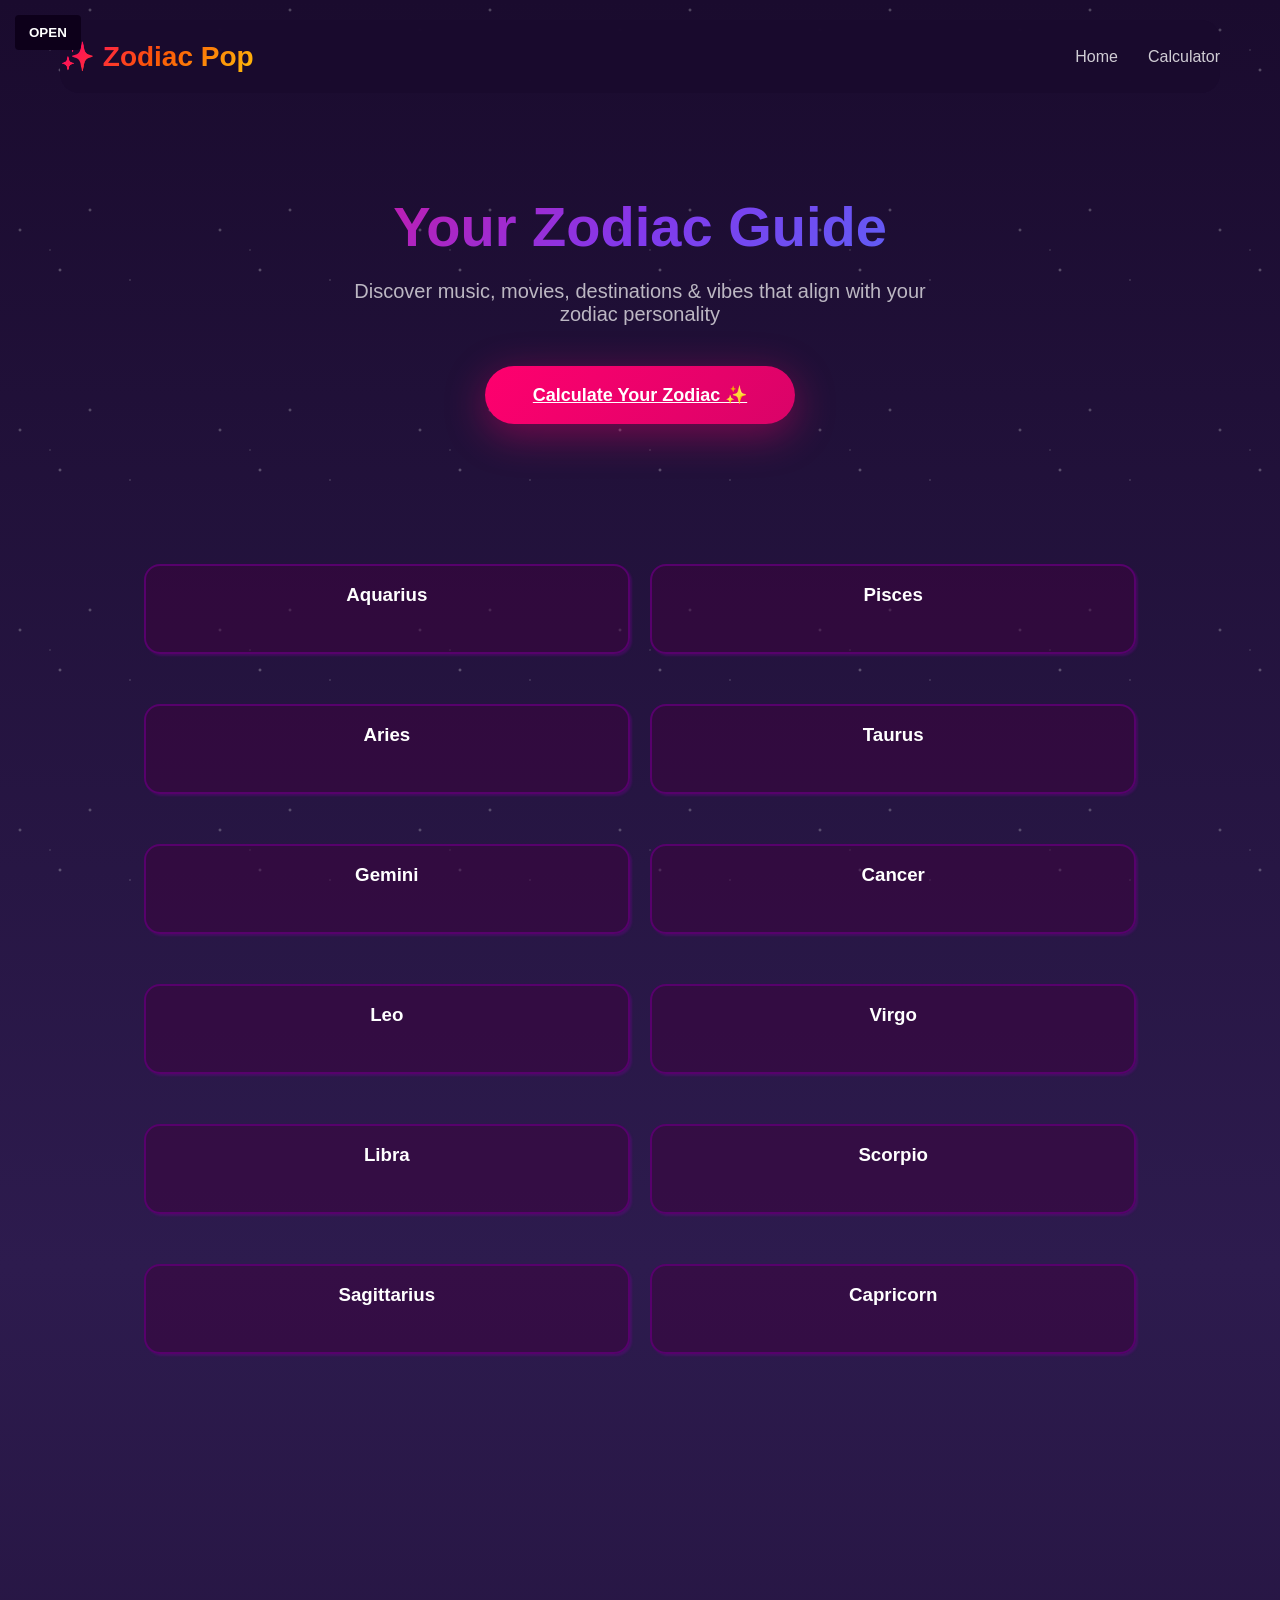
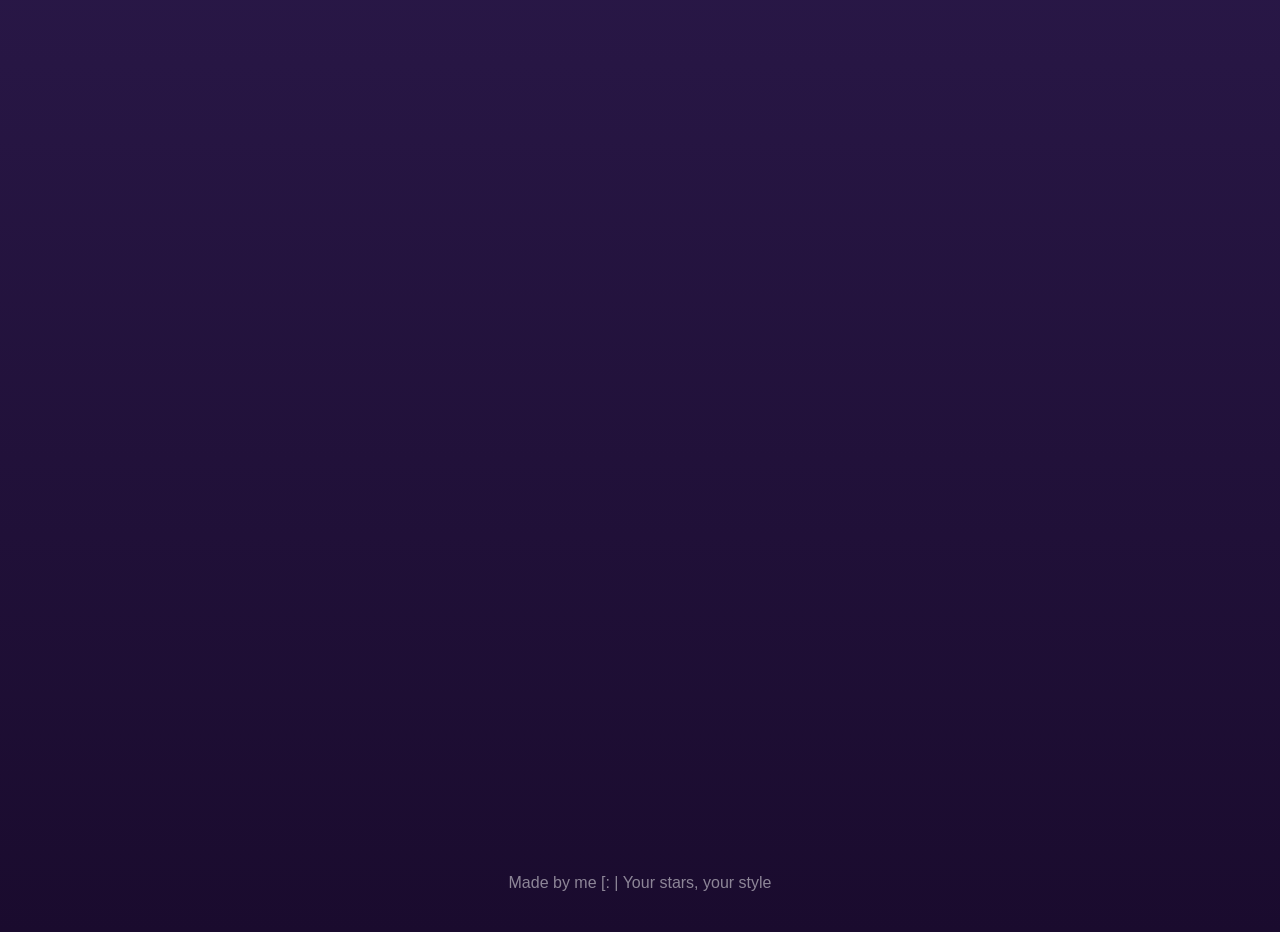
==== commit 3d6477a3: "small details" ====
--- a/Project teams/index.html
+++ b/Project teams/index.html
@@ -21,7 +21,7 @@
         <!-- Hero Section -->
         <section class="hero">
             <h1>Your Zodiac Guide</h1>
-            <p>Discover music, movies, fashion & vibes that align with your zodiac personality</p>
+            <p>Discover music, movies, destinations & vibes that align with your zodiac personality</p>
             <a href="calculator2.html" class="btn-primary">Calculate Your Zodiac ✨</a>
         </section>
     </div>
--- a/Project teams/styles.css
+++ b/Project teams/styles.css
@@ -91,11 +91,11 @@
   overflow: hidden;
   position: relative;
 
-  background-color: #5b12ad;
+  background-color: rgba(63, 2, 63, 0.507);
   text-align: center;
-  border: 1px solid #350060;
+  border: 2px solid rgb(87, 1, 108);
   border-radius: 16px;
-  box-shadow: 0 10px 15px rgba(19, 1, 58, 0.8);
+  box-shadow: 2px 2px 2px rgba(117, 1, 146, 0.327);
 
   will-change: flex-basis, padding, min-height, box-shadow;
 
@@ -121,6 +121,10 @@
 
 .flex-item:hover h3{
     transform: scale(1.2);
+    background: linear-gradient(5deg, #ff006e, #8338ec, #3a86ff);
+    -webkit-background-clip: text;
+    -webkit-text-fill-color: transparent;
+    background-clip: text;
 }
 
 .popup-text{
@@ -190,10 +194,16 @@
     text-decoration: none;
     font-weight: 500;
     transition: all 0.3s;
+    transition: transform 0.1s ease;
 }
 
 .nav-links a:hover {
     color: #ff006e;
+}
+
+.nav-links a:active {
+    transform: translateY(2px);
+    display: inline-block;
 }
 
 /* Hero Section */
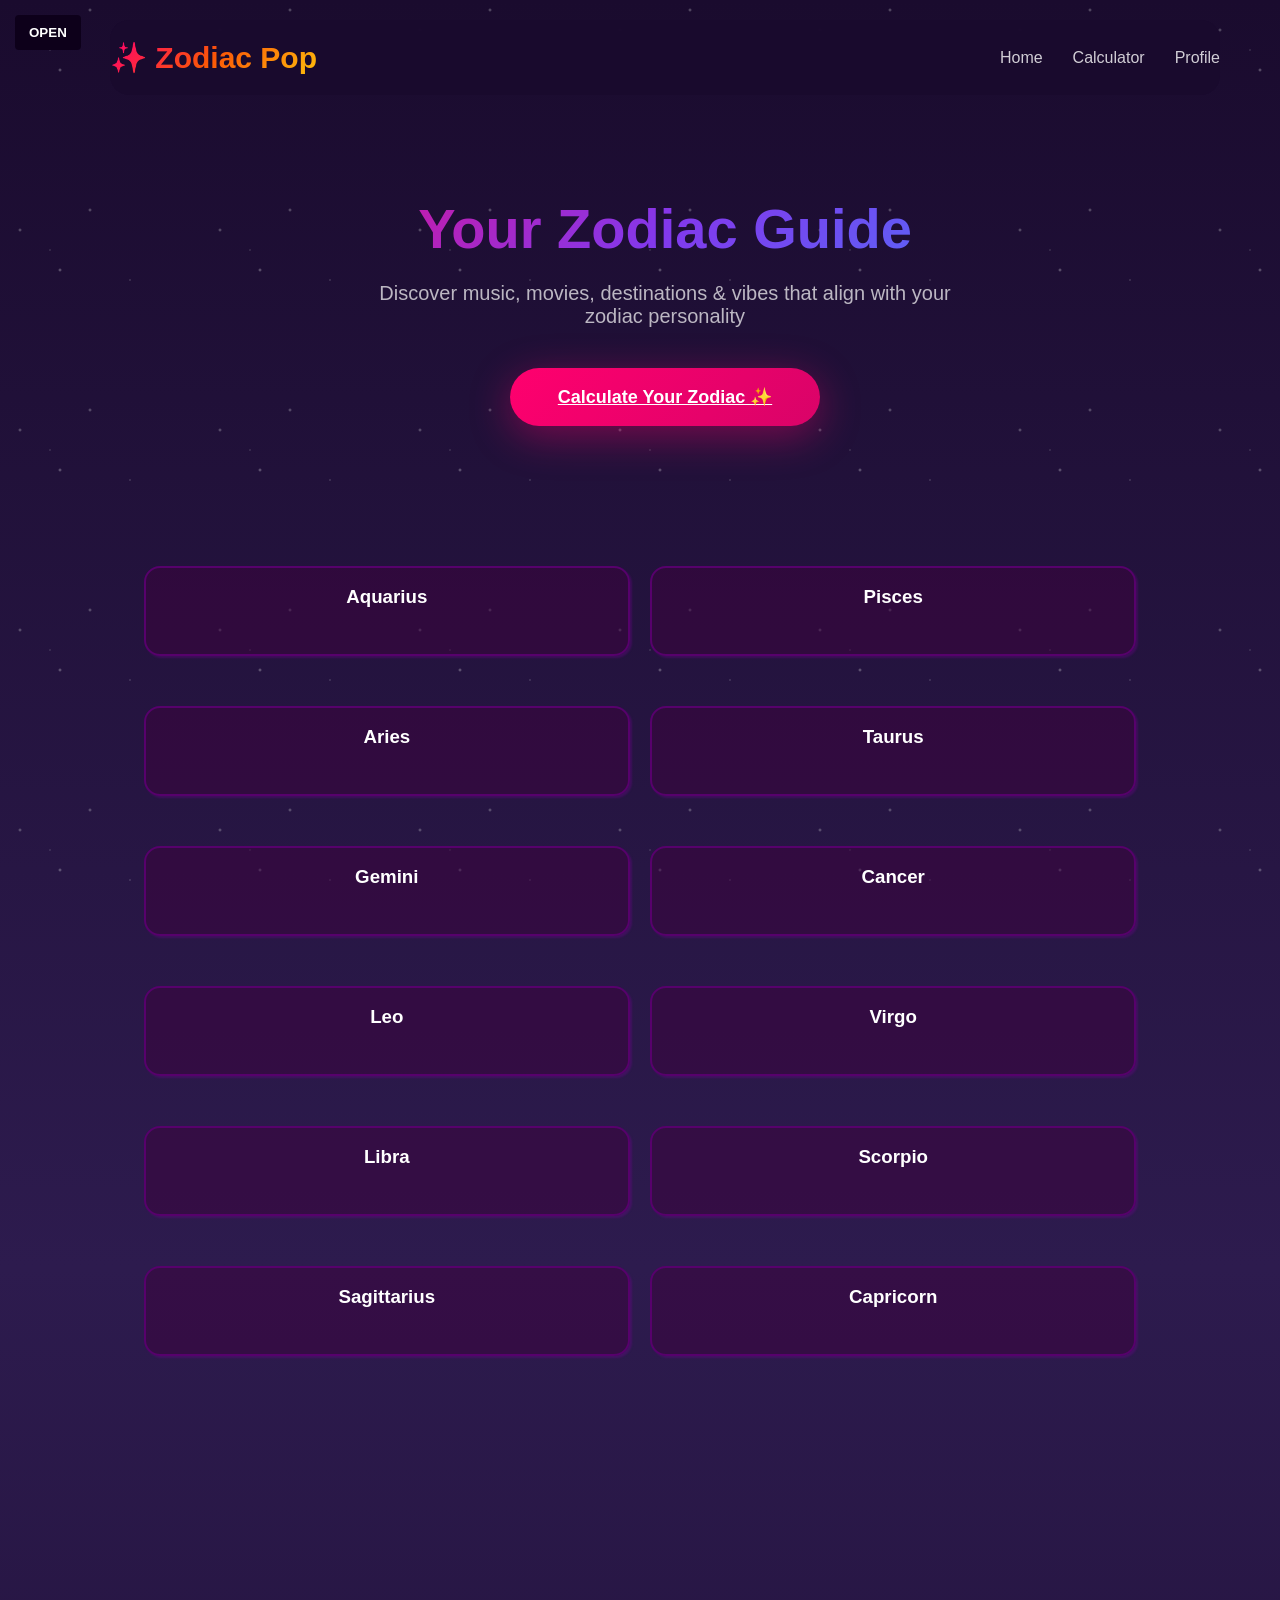
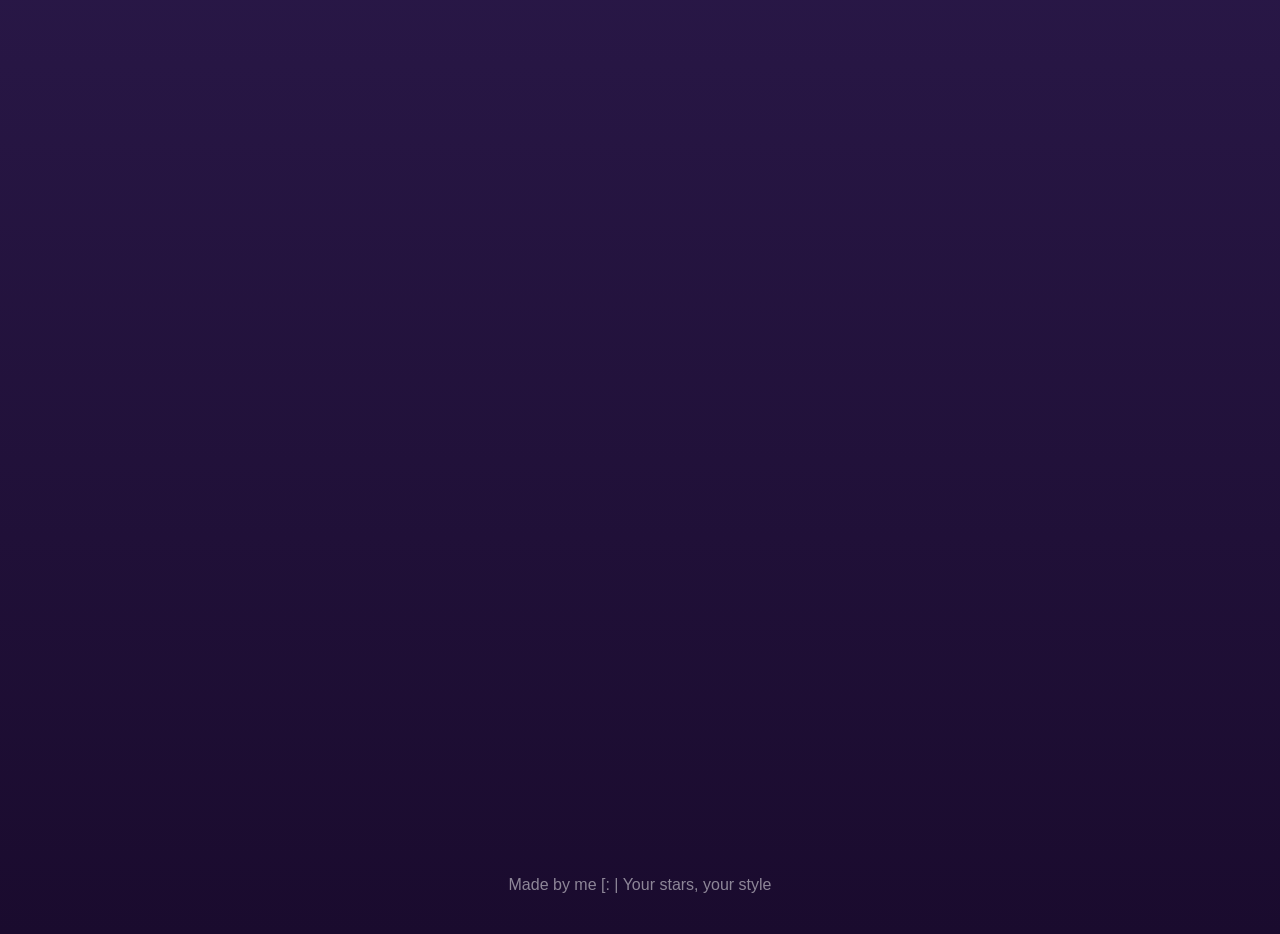
==== commit ab5f7a56: "added profile page" ====
--- a/Project teams/index.html
+++ b/Project teams/index.html
@@ -15,6 +15,7 @@
             <ul class="nav-links">
                 <li><a href="index.html">Home</a></li>
                 <li><a href="calculator2.html">Calculator</a></li>
+                <li><a href = "profile.html">Profile</a></li>
             </ul>
         </nav>
 
@@ -29,6 +30,7 @@
     <div class="sidebar">
         <a href="index.html">Home</a>
         <a href="calculator2.html">Calculator</a>
+        <a href = "profile.html">Profile</a>
     </div>
 
     <button id="togglebutton" type="button" class="openbutton">OPEN</button>
--- a/Project teams/styles.css
+++ b/Project teams/styles.css
@@ -777,6 +777,563 @@
     margin-top: 10px;
     margin-right: 5px;
 }
+/*Profile section*/
+    * { margin: 0; padding: 0; box-sizing: border-box; }
+    html { scroll-behavior: smooth; }
+
+    body {
+      font-family: -apple-system, BlinkMacSystemFont, 'Segoe UI', 'Roboto', sans-serif;
+      background: linear-gradient(180deg, #1a0b2e 0%, #2d1b4e 50%, #1a0b2e 100%);
+      color: #ffffff;
+      min-height: 100vh;
+      overflow-x: hidden;
+    }
+
+    body::before {
+      content: '';
+      position: fixed;
+      width: 100%; height: 100%;
+      background-image:
+        radial-gradient(2px 2px at 20px 30px, #eee, transparent),
+        radial-gradient(2px 2px at 60px 70px, #fff, transparent),
+        radial-gradient(1px 1px at 50px 50px, #ddd, transparent),
+        radial-gradient(1px 1px at 130px 80px, #fff, transparent),
+        radial-gradient(2px 2px at 90px 10px, #eee, transparent);
+      background-repeat: repeat;
+      background-size: 200px 200px;
+      opacity: 0.4;
+      animation: stars 20s linear infinite;
+      z-index: 0;
+    }
+    @keyframes stars {
+      from { transform: translateY(0); }
+      to   { transform: translateY(-200px); }
+    }
+
+    .container {
+  position: relative;
+  z-index: 1;
+  max-width: 1200px;
+  margin: 0 auto;
+  padding: 20px 20px 20px 70px; /* left padding so content clears the OPEN button */
+}
+
+    
+    .logo {
+    font-size: 30px;
+    font-weight: 700;
+    background: linear-gradient(135deg, #ff006e, #fb5607, #ffbe0b);
+    -webkit-background-clip: text;
+    -webkit-text-fill-color: transparent;
+    background-clip: text;
+}
+
+
+    /* Hero */
+    .hero {
+      text-align: center;
+      padding: 60px 20px;
+      margin-bottom: 60px;
+    }
+    .hero h1 {
+      font-size: 56px; font-weight: 800;
+      margin-bottom: 20px;
+      background: linear-gradient(135deg, #ff006e, #8338ec, #3a86ff);
+      -webkit-background-clip: text;
+      -webkit-text-fill-color: transparent;
+      background-clip: text;
+      line-height: 1.2;
+    }
+    .hero p {
+      font-size: 20px;
+      color: rgba(255,255,255,0.7);
+      margin-bottom: 40px;
+      max-width: 600px;
+      margin-left: auto; margin-right: auto;
+    }
+
+    /* Section */
+    .section {
+      background: rgba(255,255,255,0.05);
+      backdrop-filter: blur(10px);
+      border-radius: 30px;
+      padding: 50px;
+      margin-bottom: 60px;
+      border: 1px solid rgba(255,255,255,0.1);
+      box-shadow: 0 20px 60px rgba(0,0,0,0.3);
+    }
+    .section h2 {
+      text-align: center;
+      font-size: 36px;
+      margin-bottom: 40px;
+      color: #ff006e;
+    }
+
+    /* Tabs */
+    .category-tabs {
+  display: flex;
+  justify-content: center;
+  gap: 15px;
+  flex-wrap: wrap;
+  margin-bottom: 40px;
+  text-align: center;
+  width: 100%;
+  padding: 0 20px;
+}
+    .tab-btn {
+      background: rgba(255,255,255,0.1);
+      border: 2px solid rgba(255,255,255,0.2);
+      color: white;
+      padding: 12px 30px;
+      border-radius: 50px;
+      cursor: pointer;
+      font-weight: 600;
+      font-size: 15px;
+      transition: all 0.3s;
+    }
+    .tab-btn.active, .tab-btn:hover {
+      background: linear-gradient(135deg, #ff006e, #d90368);
+      border-color: #ff006e;
+      box-shadow: 0 5px 20px rgba(255,0,110,0.4);
+    }
+
+    /* Form */
+    .form-grid {
+  display: flex;
+  flex-wrap: wrap;
+  justify-content: center;
+  gap: 30px;
+  margin-bottom: 40px;
+}
+
+.form-grid .form-group {
+  flex: 0 1 350px;
+}
+
+.form-group.full {
+  flex: 0 1 100%;
+}
+    .form-group { display: flex; flex-direction: column; }
+    .form-group.full { grid-column: 1 / -1; }
+    .form-group label {
+      font-size: 14px; font-weight: 600;
+      margin-bottom: 10px;
+      color: rgba(255,255,255,0.8);
+      text-transform: uppercase;
+      letter-spacing: 1px;
+    }
+    .form-group input,
+    .form-group select,
+    .form-group textarea {
+      background: rgba(255,255,255,0.1);
+      border: 2px solid rgba(255,255,255,0.2);
+      border-radius: 15px;
+      padding: 15px;
+      color: white;
+      font-size: 16px;
+      font-family: inherit;
+      transition: all 0.3s;
+      outline: none;
+      width: 100%;
+    }
+    .form-group input:focus,
+    .form-group select:focus,
+    .form-group textarea:focus {
+      border-color: #ff006e;
+      background: rgba(255,255,255,0.15);
+      box-shadow: 0 0 20px rgba(255,0,110,0.3);
+    }
+    .form-group select option { background: #1a0b2e; }
+    .form-group textarea { resize: vertical; min-height: 100px; }
+    input[type="date"]::-webkit-calendar-picker-indicator,
+    input[type="time"]::-webkit-calendar-picker-indicator { filter: invert(1); }
+
+    /* Planet input grid */
+    .placements-form-grid {
+      display: grid;
+      grid-template-columns: repeat(auto-fit, minmax(190px, 1fr));
+      gap: 20px;
+      margin-bottom: 10px;
+    }
+    .planet-input-group {
+      background: rgba(255,255,255,0.05);
+      border: 1px solid rgba(255,255,255,0.1);
+      border-radius: 20px;
+      padding: 20px;
+      text-align: center;
+      transition: all 0.3s;
+    }
+    .planet-input-group:hover {
+      border-color: #ff006e;
+      box-shadow: 0 5px 20px rgba(255,0,110,0.2);
+    }
+    .planet-glyph { font-size: 32px; margin-bottom: 8px; }
+    .planet-label {
+      font-size: 12px; font-weight: 600;
+      text-transform: uppercase; letter-spacing: 1px;
+      color: rgba(255,255,255,0.6);
+      margin-bottom: 10px;
+    }
+    .planet-input-group select,
+    .planet-input-group input {
+      background: rgba(255,255,255,0.08);
+      border: 1px solid rgba(255,255,255,0.15);
+      border-radius: 10px;
+      padding: 8px 10px;
+      color: white;
+      font-size: 14px;
+      width: 100%;
+      margin-bottom: 8px;
+      outline: none;
+      transition: all 0.3s;
+      font-family: inherit;
+    }
+    .planet-input-group select:focus,
+    .planet-input-group input:focus {
+      border-color: #ff006e;
+      box-shadow: 0 0 10px rgba(255,0,110,0.25);
+    }
+    .planet-input-group select option { background: #1a0b2e; }
+
+    /* Buttons */
+    .btn-primary {
+      background: linear-gradient(135deg, #ff006e, #d90368);
+      color: white; border: none;
+      padding: 18px 48px;
+      font-size: 18px; font-weight: 600;
+      border-radius: 50px;
+      cursor: pointer;
+      box-shadow: 0 10px 40px rgba(255,0,110,0.4);
+      transition: all 0.3s;
+      display: inline-block;
+    }
+    .btn-primary:hover {
+      transform: translateY(-3px);
+      box-shadow: 0 15px 50px rgba(255,0,110,0.6);
+    }
+    .btn-secondary {
+      background: rgba(255,255,255,0.1);
+      color: white; border: 2px solid rgba(255,255,255,0.2);
+      padding: 18px 48px;
+      font-size: 18px; font-weight: 600;
+      border-radius: 50px;
+      cursor: pointer;
+      transition: all 0.3s;
+      display: inline-block;
+    }
+    .btn-secondary:hover { background: rgba(255,255,255,0.2); }
+    .btn-danger {
+      background: rgba(255,0,110,0.15);
+      color: #ff006e; border: 2px solid rgba(255,0,110,0.4);
+      padding: 10px 24px;
+      font-size: 14px; font-weight: 600;
+      border-radius: 50px;
+      cursor: pointer;
+      transition: all 0.3s;
+    }
+    .btn-danger:hover { background: rgba(255,0,110,0.3); }
+
+    .btn-row {
+      display: flex; gap: 15px;
+      flex-wrap: wrap;
+      justify-content: center;
+      margin-top: 10px;
+    }
+
+    /* Profile list */
+    .profiles-list { display: flex; flex-direction: column; gap: 20px; }
+
+    .profile-card {
+      background: rgba(255,255,255,0.05);
+      backdrop-filter: blur(10px);
+      border: 1px solid rgba(255,255,255,0.1);
+      border-radius: 20px;
+      padding: 25px 30px;
+      display: flex; align-items: center; gap: 20px;
+      cursor: pointer;
+      transition: all 0.3s;
+    }
+    .profile-card:hover {
+      transform: translateY(-5px);
+      border-color: #ff006e;
+      box-shadow: 0 10px 40px rgba(255,0,110,0.3);
+    }
+    .profile-avatar {
+      width: 64px; height: 64px; border-radius: 50%;
+      background: linear-gradient(135deg, rgba(255,0,110,0.3), rgba(131,56,236,0.3));
+      border: 2px solid rgba(255,0,110,0.5);
+      display: flex; align-items: center; justify-content: center;
+      font-size: 30px; flex-shrink: 0;
+    }
+    .profile-info { flex: 1; min-width: 0; }
+    .profile-name { font-size: 22px; font-weight: 700; color: #ff006e; margin-bottom: 4px; }
+    .profile-meta { font-size: 14px; color: rgba(255,255,255,0.6); margin-bottom: 8px; }
+    .sign-badge {
+      display: inline-block;
+      background: rgba(255,0,110,0.2);
+      padding: 4px 12px;
+      border-radius: 15px;
+      font-size: 12px; color: #ff006e;
+      font-weight: 600;
+      margin-right: 5px;
+      margin-bottom: 4px;
+    }
+    .profile-actions {
+      display: flex; gap: 10px; flex-shrink: 0;
+      align-items: center;
+    }
+    .btn-view {
+      background: rgba(255,255,255,0.1);
+      border: 2px solid rgba(255,255,255,0.2);
+      color: white; padding: 10px 22px;
+      border-radius: 50px; cursor: pointer;
+      font-weight: 600; font-size: 14px;
+      transition: all 0.3s;
+    }
+    .btn-view:hover {
+      background: linear-gradient(135deg, #ff006e, #d90368);
+      border-color: #ff006e;
+    }
+
+    /* Detail */
+    #detail-view { display: none; }
+
+    .chart-wheel {
+      position: relative;
+      width: 200px; height: 200px;
+      margin: 0 auto 40px;
+      border-radius: 50%;
+      background: linear-gradient(135deg, rgba(255,0,110,0.2), rgba(131,56,236,0.2));
+      border: 3px solid #ff006e;
+      box-shadow: 0 0 60px rgba(255,0,110,0.4), inset 0 0 40px rgba(255,0,110,0.2);
+      display: flex; align-items: center; justify-content: center;
+      font-size: 72px;
+      animation: glow 3s ease-in-out infinite;
+    }
+    @keyframes glow {
+      0%,100% { box-shadow: 0 0 60px rgba(255,0,110,0.4), inset 0 0 40px rgba(255,0,110,0.2); }
+      50%      { box-shadow: 0 0 80px rgba(255,0,110,0.6), inset 0 0 60px rgba(255,0,110,0.3); }
+    }
+
+    .signs-grid {
+  display: flex;
+  flex-wrap: wrap;
+  justify-content: center;
+  gap: 25px;
+  margin-bottom: 10px;
+}
+
+.signs-grid .sign-card {
+  flex: 0 1 280px;
+}
+    .sign-card {
+      background: rgba(255,255,255,0.05);
+      backdrop-filter: blur(10px);
+      border-radius: 20px;
+      padding: 30px;
+      border: 1px solid rgba(255,255,255,0.1);
+      transition: all 0.3s; text-align: center;
+    }
+    .sign-card:hover {
+      transform: translateY(-5px);
+      border-color: #ff006e;
+      box-shadow: 0 10px 40px rgba(255,0,110,0.3);
+    }
+    .sign-icon { font-size: 48px; margin-bottom: 15px; }
+    .sign-card h3 {
+      font-size: 14px; color: rgba(255,255,255,0.6);
+      text-transform: uppercase; letter-spacing: 2px; margin-bottom: 10px;
+    }
+    .sign-card .sign-name { font-size: 26px; font-weight: 700; color: #ff006e; margin-bottom: 6px; }
+    .sign-card .sign-deg { font-size: 14px; color: rgba(255,255,255,0.5); }
+
+    .placements-grid {
+      display: grid;
+      grid-template-columns: repeat(auto-fit, minmax(200px, 1fr));
+      gap: 20px;
+      margin-bottom: 10px;
+    }
+    .placement-card {
+      background: rgba(255,255,255,0.05);
+      border: 1px solid rgba(255,255,255,0.1);
+      border-radius: 20px;
+      padding: 25px; text-align: center;
+      transition: all 0.3s;
+    }
+    .placement-card:hover {
+      transform: translateY(-5px);
+      border-color: #ff006e;
+      box-shadow: 0 10px 40px rgba(255,0,110,0.3);
+    }
+    .placement-icon { font-size: 36px; margin-bottom: 10px; }
+    .placement-card h3 { font-size: 13px; color: rgba(255,255,255,0.6); text-transform: uppercase; letter-spacing: 1px; margin-bottom: 8px; }
+    .placement-card .sign-name { font-size: 20px; font-weight: 700; color: #ff006e; margin-bottom: 4px; }
+    .placement-card .sign-deg { font-size: 13px; color: rgba(255,255,255,0.5); }
+
+    .notes-block {
+      color: rgba(255,255,255,0.8);
+      line-height: 1.8;
+    }
+    .notes-block h3 { font-size: 20px; color: #ff006e; margin-bottom: 15px; }
+
+    /* Empty */
+    .empty-state {
+      text-align: center; padding: 60px 20px;
+      color: rgba(255,255,255,0.5);
+    }
+    .empty-state .empty-icon { font-size: 60px; margin-bottom: 20px; opacity: 0.4; }
+    .empty-state p { font-size: 18px; }
+
+    /* Toast */
+    #toast {
+      position: fixed; bottom: 2rem; left: 50%;
+      transform: translateX(-50%) translateY(120%);
+      background: linear-gradient(135deg, #ff006e, #d90368);
+      color: white; font-weight: 600; font-size: 15px;
+      padding: 14px 32px; border-radius: 50px;
+      z-index: 1000;
+      transition: transform 0.4s cubic-bezier(.34,1.56,.64,1);
+      box-shadow: 0 10px 40px rgba(255,0,110,0.5);
+    }
+    #toast.show { transform: translateX(-50%) translateY(0); }
+    #toast { display: none; }
+#toast.show { display: block; }
+
+    /* Modal */
+    .modal-overlay {
+      display: none; position: fixed; inset: 0;
+      background: rgba(10,5,20,0.85);
+      z-index: 500; align-items: center; justify-content: center;
+      backdrop-filter: blur(6px);
+    }
+    .modal-overlay.open { display: flex; }
+    .modal {
+      background: #1a0b2e;
+      border: 2px solid rgba(255,0,110,0.4);
+      border-radius: 30px;
+      padding: 50px 40px;
+      max-width: 440px; width: 90%;
+      text-align: center;
+      box-shadow: 0 20px 60px rgba(255,0,110,0.3);
+    }
+    .modal h3 { font-size: 28px; color: #ff006e; margin-bottom: 15px; }
+    .modal p { color: rgba(255,255,255,0.7); line-height: 1.6; font-size: 16px; }
+
+    /* Footer */
+    footer {
+      text-align: center; padding: 40px 20px; margin-top: 80px;
+      color: rgba(255,255,255,0.5);
+    }
+
+    @media (max-width: 768px) {
+      .hero h1 { font-size: 36px; }
+      .section { padding: 30px 20px; }
+      .profile-card { flex-wrap: wrap; }
+      .profile-actions { width: 100%; justify-content: flex-end; }
+    }
+    
+    
+    /* Sidebar Menu*/
+.sidebar {
+    margin: 0;
+    height: 100%;
+    padding: 0;
+    width: 0px;
+    height: 100%;
+    position: fixed;
+    padding-top: 60px;
+
+    z-index: 1000; /* makes it stay above of everything else  (: */
+    top: 0; /* makes it stay at the top */
+    left: 0;
+
+    background-color: #0d001a;
+    
+    overflow-x: hidden;
+    transition: 0.1s;
+    pointer-events: none;
+}
+
+/* Side bar open */
+.sidebar.open{
+    width: 250px;
+    pointer-events: auto;
+}
+
+/* Sidebar Links */
+.sidebar a {
+    display: block;
+    color: white;
+    padding: 16px;
+    text-decoration: none;
+    transition: 0.1s;
+}
+
+/* When you hover? */
+.sidebar a:hover {
+    color: #ffd700;
+}
+/*Current Links on Sidebar */
+.sidebar a.active{
+    background-color: brown ;
+    color: orange;
+}
+
+/* When mouse on Sidebar */
+.sidebar a:hover:not(.active) {
+    background-color: #400080;
+    color: white;
+}
+
+/* Close button */
+.sidebar .closebutton {
+    position: absolute;
+    top: 0;
+    right: 25px;
+    font-size: 36px;
+    margin-left: 50px;
+}
+
+/*----------------------------------------------------------------------------------*/
+
+/* OPEN BUTTON?? */
+.openbutton{
+    position: fixed;
+    background-color: #0d001a;
+    color: white;
+    border: #400080;
+    border-radius: 4px;
+    top: 15px;
+    left: 15px;
+    z-index: 10000;
+    cursor: pointer;
+    padding: 10px 14px
+}
+
+/* CLOSE BUTTON? */
+.closebutton{
+    position: fixed;
+    background-color: #0d001a;
+    color: white;
+    border: #400080;
+    border-radius: 4px;
+    top: 350px;
+    left: 15px;
+    z-index: 9999;
+    cursor: pointer;
+    padding: 10px 14px
+}
+
+/*WORDS*/
+
+.sidebar a {
+    font-weight: 500;
+    color: whitesmoke;
+}
+
+.openbutton {
+    font-weight: 600;
+}
 
 /* Footer */
 footer {
